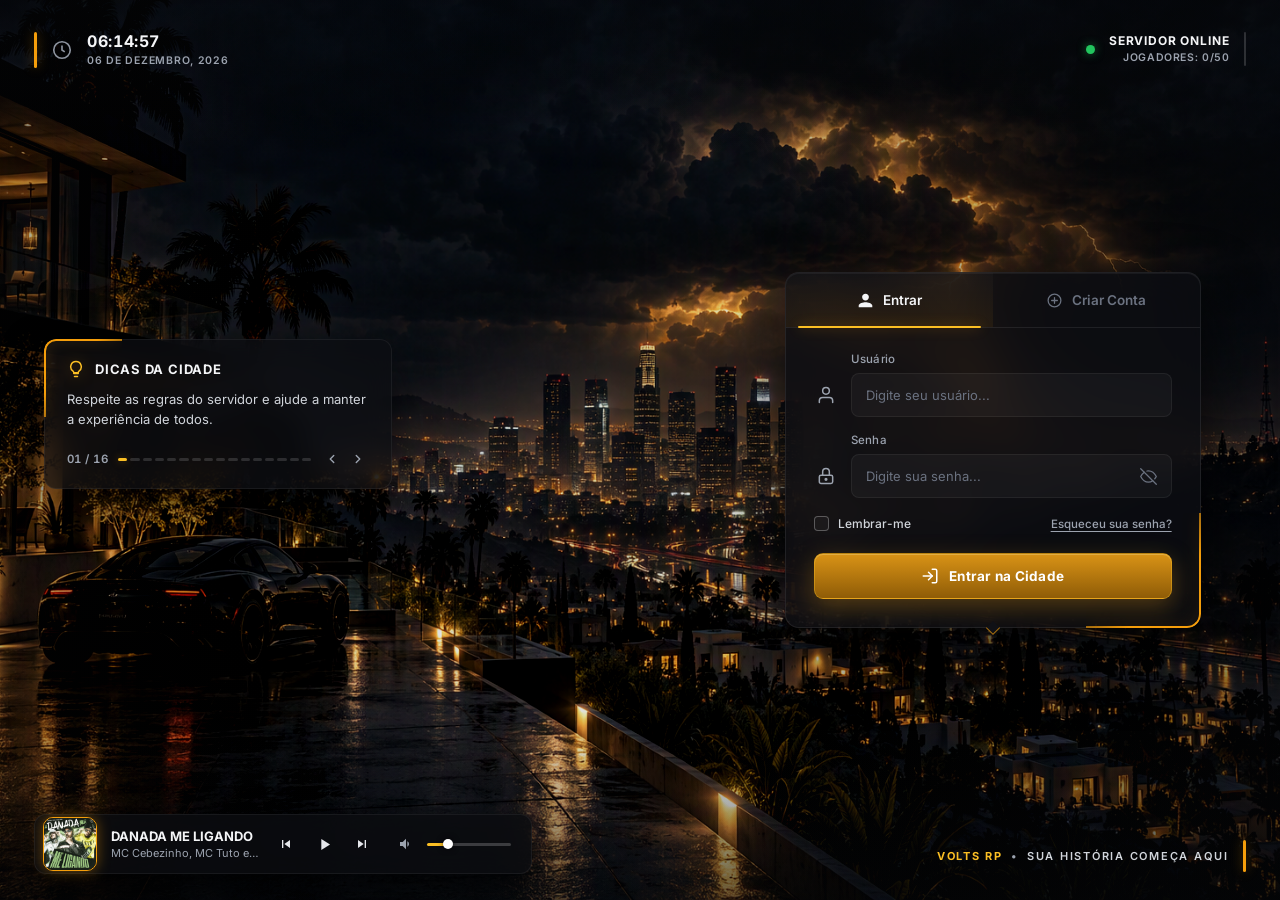
==== login/index.html @ b562cd80 "Update version parameters in HTML links" ====
<!DOCTYPE html>
<html lang="pt-BR">
<head>
    <meta charset="UTF-8">
    <meta name="viewport" content="width=device-width, initial-scale=1.0">
    <title>VOLTS RP — Login</title>

    <link rel="preconnect" href="https://fonts.googleapis.com">
    <link rel="preconnect" href="https://fonts.gstatic.com" crossorigin>
    <link href="https://fonts.googleapis.com/css2?family=Inter:wght@400;500;600;700;800&display=swap" rel="stylesheet">

    <link rel="stylesheet" href="style.css?v=28">
</head>
<body>
    <!-- CAMADA DE FUNDO -->
    <div class="bg-layer" aria-hidden="true">
        <div class="bg-photo"></div>
        <div class="bg-vignette"></div>
    </div>

    <!-- TOPO ESQUERDO: RELÓGIO E DATA -->
    <header class="hud-top-left" aria-label="Horário e data">
        <span class="accent-bar-gold" aria-hidden="true"></span>
        <div class="clock-icon" aria-hidden="true">
            <svg viewBox="0 0 24 24" width="22" height="22" fill="none" stroke="currentColor" stroke-width="1.8">
                <circle cx="12" cy="12" r="9"/>
                <polyline points="12 7 12 12 15 14"/>
            </svg>
        </div>
        <div class="clock-texts">
            <span id="liveClock" class="clock-time">00:00:00</span>
            <span id="liveDate" class="clock-date">CARREGANDO DATA...</span>
        </div>
    </header>

    <!-- TOPO DIREITO: STATUS DO SERVIDOR E JOGADORES -->
    <aside id="serverStatusBox" class="hud-top-right is-online" aria-label="Status do servidor">
        <span id="serverStatusDot" class="status-dot" aria-hidden="true"></span>
        <div class="status-info">
            <span id="serverStatusText" class="status-title">SERVIDOR ONLINE</span>
            <span id="playerCountText" class="status-players">JOGADORES: 0/50</span>
        </div>
        <span class="accent-bar-muted" aria-hidden="true"></span>
    </aside>

    <!-- CENTRO ESQUERDO: DICAS DA CIDADE -->
    <section class="city-tips-card" aria-label="Dicas da cidade">
        <div class="tips-corner-glow" aria-hidden="true"></div>

        <div class="tips-header">
            <span class="tips-icon" aria-hidden="true">
                <svg viewBox="0 0 24 24" width="18" height="18" fill="none" stroke="currentColor" stroke-width="2" stroke-linecap="round" stroke-linejoin="round">
                    <path d="M9 18h6"/>
                    <path d="M10 22h4"/>
                    <path d="M12 2a7 7 0 0 0-4 12.75c.65.45 1 1.15 1 1.95V17h6v-.3c0-.8.35-1.5 1-1.95A7 7 0 0 0 12 2z"/>
                </svg>
            </span>
            <h2 class="tips-title">DICAS DA CIDADE</h2>
        </div>

        <p id="cityTipText" class="tips-body">
            Respeite as regras do servidor e ajude a manter a experiência de todos.
        </p>

        <div class="tips-footer">
            <span id="cityTipCounter" class="tips-counter">01 / 16</span>

            <div id="cityTipSegments" class="tips-segments" role="tablist" aria-label="Selecionar dica">
                <button type="button" class="tip-seg active" data-index="0" aria-label="Dica 1"></button>
                <button type="button" class="tip-seg" data-index="1" aria-label="Dica 2"></button>
                <button type="button" class="tip-seg" data-index="2" aria-label="Dica 3"></button>
                <button type="button" class="tip-seg" data-index="3" aria-label="Dica 4"></button>
                <button type="button" class="tip-seg" data-index="4" aria-label="Dica 5"></button>
                <button type="button" class="tip-seg" data-index="5" aria-label="Dica 6"></button>
                <button type="button" class="tip-seg" data-index="6" aria-label="Dica 7"></button>
                <button type="button" class="tip-seg" data-index="7" aria-label="Dica 8"></button>
                <button type="button" class="tip-seg" data-index="8" aria-label="Dica 9"></button>
                <button type="button" class="tip-seg" data-index="9" aria-label="Dica 10"></button>
                <button type="button" class="tip-seg" data-index="10" aria-label="Dica 11"></button>
                <button type="button" class="tip-seg" data-index="11" aria-label="Dica 12"></button>
                <button type="button" class="tip-seg" data-index="12" aria-label="Dica 13"></button>
                <button type="button" class="tip-seg" data-index="13" aria-label="Dica 14"></button>
                <button type="button" class="tip-seg" data-index="14" aria-label="Dica 15"></button>
                <button type="button" class="tip-seg" data-index="15" aria-label="Dica 16"></button>
            </div>

            <div class="tips-arrows">
                <button id="btnPrevTip" type="button" class="tip-arrow-btn" title="Dica anterior" aria-label="Dica anterior">
                    <svg viewBox="0 0 24 24" width="14" height="14" fill="none" stroke="currentColor" stroke-width="2.4" stroke-linecap="round" stroke-linejoin="round">
                        <polyline points="15 18 9 12 15 6"/>
                    </svg>
                </button>
                <button id="btnNextTip" type="button" class="tip-arrow-btn" title="Próxima dica" aria-label="Próxima dica">
                    <svg viewBox="0 0 24 24" width="14" height="14" fill="none" stroke="currentColor" stroke-width="2.4" stroke-linecap="round" stroke-linejoin="round">
                        <polyline points="9 18 15 12 9 6"/>
                    </svg>
                </button>
            </div>
        </div>
    </section>

    <!-- CENTRO DIREITO: CARD DE AUTENTICAÇÃO -->
    <main class="auth-card" aria-label="Autenticação VOLTS RP">
        <div class="auth-corner-glow" aria-hidden="true"></div>
        <div class="auth-bottom-notch" aria-hidden="true"></div>

        <!-- ABAS -->
        <div class="tabs-bar" role="tablist">
            <button id="tabLogin" type="button" class="tab-btn active" role="tab" aria-selected="true">
                <svg viewBox="0 0 24 24" width="17" height="17" fill="currentColor">
                    <path d="M12 12c2.7 0 4.8-2.1 4.8-4.8S14.7 2.4 12 2.4 7.2 4.5 7.2 7.2 9.3 12 12 12zm0 2.4c-3.2 0-9.6 1.6-9.6 4.8v2.4h19.2v-2.4c0-3.2-6.4-4.8-9.6-4.8z"/>
                </svg>
                <span>Entrar</span>
            </button>

            <button id="tabRegister" type="button" class="tab-btn" role="tab" aria-selected="false">
                <svg viewBox="0 0 24 24" width="17" height="17" fill="none" stroke="currentColor" stroke-width="1.8" stroke-linecap="round" stroke-linejoin="round">
                    <circle cx="12" cy="12" r="9"/>
                    <line x1="12" y1="8" x2="12" y2="16"/>
                    <line x1="8" y1="12" x2="16" y2="12"/>
                </svg>
                <span>Criar Conta</span>
            </button>
        </div>

        <!-- CORPO DO FORMULÁRIO -->
        <div class="auth-body">
            <div id="feedbackBox" class="feedback-box hidden" role="alert"></div>

            <!-- FORMULÁRIO ENTRAR -->
            <form id="formLogin" class="auth-form" autocomplete="off">
                <div class="field-row">
                    <span class="field-side-icon" aria-hidden="true">
                        <svg viewBox="0 0 24 24" width="20" height="20" fill="none" stroke="currentColor" stroke-width="1.8" stroke-linecap="round" stroke-linejoin="round">
                            <path d="M20 21v-2a4 4 0 0 0-4-4H8a4 4 0 0 0-4 4v2"/>
                            <circle cx="12" cy="7" r="4"/>
                        </svg>
                    </span>
                    <div class="field-main">
                        <label for="loginUsername" class="field-label">Usuário</label>
                        <div class="input-box is-readonly">
                            <input id="loginUsername" type="text" placeholder="Digite seu usuário..." readonly>
                        </div>
                    </div>
                </div>

                <div class="field-row">
                    <span class="field-side-icon" aria-hidden="true">
                        <svg viewBox="0 0 24 24" width="20" height="20" fill="none" stroke="currentColor" stroke-width="1.8" stroke-linecap="round" stroke-linejoin="round">
                            <rect x="4" y="11" width="16" height="10" rx="2"/>
                            <path d="M8 11V7a4 4 0 0 1 8 0v4"/>
                            <circle cx="12" cy="16" r="1"/>
                        </svg>
                    </span>
                    <div class="field-main">
                        <label for="loginPassword" class="field-label">Senha</label>
                        <div class="input-box">
                            <input id="loginPassword" type="password" placeholder="Digite sua senha..." maxlength="32" required>
                            <button type="button" class="eye-btn" data-target="loginPassword" aria-pressed="false" title="Mostrar ou ocultar senha" aria-label="Mostrar ou ocultar senha">
                                <svg class="icon-eye-open hidden" viewBox="0 0 24 24" width="17" height="17" fill="none" stroke="currentColor" stroke-width="1.8" stroke-linecap="round" stroke-linejoin="round">
                                    <path d="M1 12s4-8 11-8 11 8 11 8-4 8-11 8-11-8-11-8z"/>
                                    <circle cx="12" cy="12" r="3"/>
                                </svg>
                                <svg class="icon-eye-closed" viewBox="0 0 24 24" width="17" height="17" fill="none" stroke="currentColor" stroke-width="1.8" stroke-linecap="round" stroke-linejoin="round">
                                    <path d="M17.94 17.94A10.07 10.07 0 0 1 12 20c-7 0-11-8-11-8a18.45 18.45 0 0 1 5.06-5.94"/>
                                    <path d="M9.9 4.24A9.12 9.12 0 0 1 12 4c7 0 11 8 11 8a18.5 18.5 0 0 1-2.16 3.19"/>
                                    <line x1="1" y1="1" x2="23" y2="23"/>
                                </svg>
                            </button>
                        </div>
                    </div>
                </div>

                <div class="form-options">
                    <label class="remember-label">
                        <input id="rememberMe" type="checkbox" class="remember-checkbox">
                        <span class="remember-box" aria-hidden="true"></span>
                        <span>Lembrar-me</span>
                    </label>

                    <button id="btnForgotPass" type="button" class="forgot-link">
                        Esqueceu sua senha?
                    </button>
                </div>

                <button id="btnSubmitLogin" type="submit" class="submit-btn">
                    <svg viewBox="0 0 24 24" width="18" height="18" fill="none" stroke="currentColor" stroke-width="2" stroke-linecap="round" stroke-linejoin="round">
                        <path d="M15 3h4a2 2 0 0 1 2 2v14a2 2 0 0 1-2 2h-4"/>
                        <polyline points="10 17 15 12 10 7"/>
                        <line x1="15" y1="12" x2="3" y2="12"/>
                    </svg>
                    <span>Entrar na Cidade</span>
                    <span class="spinner hidden"></span>
                </button>
            </form>

            <!-- FORMULÁRIO CRIAR CONTA -->
            <form id="formRegister" class="auth-form hidden" autocomplete="off">
                <div class="field-row">
                    <span class="field-side-icon" aria-hidden="true">
                        <svg viewBox="0 0 24 24" width="20" height="20" fill="none" stroke="currentColor" stroke-width="1.8" stroke-linecap="round" stroke-linejoin="round">
                            <path d="M20 21v-2a4 4 0 0 0-4-4H8a4 4 0 0 0-4 4v2"/>
                            <circle cx="12" cy="7" r="4"/>
                        </svg>
                    </span>
                    <div class="field-main">
                        <label for="regUsername" class="field-label">Usuário</label>
                        <div class="input-box is-readonly">
                            <input id="regUsername" type="text" placeholder="Digite seu usuário..." readonly>
                        </div>
                    </div>
                </div>

                <div class="field-row">
                    <span class="field-side-icon" aria-hidden="true">
                        <svg viewBox="0 0 24 24" width="20" height="20" fill="none" stroke="currentColor" stroke-width="1.8" stroke-linecap="round" stroke-linejoin="round">
                            <rect x="4" y="11" width="16" height="10" rx="2"/>
                            <path d="M8 11V7a4 4 0 0 1 8 0v4"/>
                            <circle cx="12" cy="16" r="1"/>
                        </svg>
                    </span>
                    <div class="field-main">
                        <label for="regPassword" class="field-label">Senha (6 a 32 caracteres)</label>
                        <div class="input-box">
                            <input id="regPassword" type="password" placeholder="Crie sua senha..." maxlength="32" required>
                            <button type="button" class="eye-btn" data-target="regPassword" aria-pressed="false" title="Mostrar ou ocultar senha" aria-label="Mostrar ou ocultar senha">
                                <svg class="icon-eye-open hidden" viewBox="0 0 24 24" width="17" height="17" fill="none" stroke="currentColor" stroke-width="1.8" stroke-linecap="round" stroke-linejoin="round">
                                    <path d="M1 12s4-8 11-8 11 8 11 8-4 8-11 8-11-8-11-8z"/>
                                    <circle cx="12" cy="12" r="3"/>
                                </svg>
                                <svg class="icon-eye-closed" viewBox="0 0 24 24" width="17" height="17" fill="none" stroke="currentColor" stroke-width="1.8" stroke-linecap="round" stroke-linejoin="round">
                                    <path d="M17.94 17.94A10.07 10.07 0 0 1 12 20c-7 0-11-8-11-8a18.45 18.45 0 0 1 5.06-5.94"/>
                                    <path d="M9.9 4.24A9.12 9.12 0 0 1 12 4c7 0 11 8 11 8a18.5 18.5 0 0 1-2.16 3.19"/>
                                    <line x1="1" y1="1" x2="23" y2="23"/>
                                </svg>
                            </button>
                        </div>
                    </div>
                </div>

                <div class="field-row">
                    <span class="field-side-icon" aria-hidden="true">
                        <svg viewBox="0 0 24 24" width="20" height="20" fill="none" stroke="currentColor" stroke-width="1.8" stroke-linecap="round" stroke-linejoin="round">
                            <path d="M12 22s8-4 8-10V5l-8-3-8 3v7c0 6 8 10 8 10z"/>
                            <polyline points="9 12 11 14 15 10"/>
                        </svg>
                    </span>
                    <div class="field-main">
                        <label for="regPasswordConfirm" class="field-label">Confirmar Senha</label>
                        <div class="input-box">
                            <input id="regPasswordConfirm" type="password" placeholder="Repita sua senha..." maxlength="32" required>
                            <button type="button" class="eye-btn" data-target="regPasswordConfirm" aria-pressed="false" title="Mostrar ou ocultar senha" aria-label="Mostrar ou ocultar senha">
                                <svg class="icon-eye-open hidden" viewBox="0 0 24 24" width="17" height="17" fill="none" stroke="currentColor" stroke-width="1.8" stroke-linecap="round" stroke-linejoin="round">
                                    <path d="M1 12s4-8 11-8 11 8 11 8-4 8-11 8-11-8-11-8z"/>
                                    <circle cx="12" cy="12" r="3"/>
                                </svg>
                                <svg class="icon-eye-closed" viewBox="0 0 24 24" width="17" height="17" fill="none" stroke="currentColor" stroke-width="1.8" stroke-linecap="round" stroke-linejoin="round">
                                    <path d="M17.94 17.94A10.07 10.07 0 0 1 12 20c-7 0-11-8-11-8a18.45 18.45 0 0 1 5.06-5.94"/>
                                    <path d="M9.9 4.24A9.12 9.12 0 0 1 12 4c7 0 11 8 11 8a18.5 18.5 0 0 1-2.16 3.19"/>
                                    <line x1="1" y1="1" x2="23" y2="23"/>
                                </svg>
                            </button>
                        </div>
                    </div>
                </div>

                <button id="btnSubmitRegister" type="submit" class="submit-btn">
                    <svg viewBox="0 0 24 24" width="18" height="18" fill="none" stroke="currentColor" stroke-width="2" stroke-linecap="round" stroke-linejoin="round">
                        <path d="M16 21v-2a4 4 0 0 0-4-4H5a4 4 0 0 0-4 4v2"/>
                        <circle cx="8.5" cy="7" r="4"/>
                        <line x1="20" y1="8" x2="20" y2="14"/>
                        <line x1="23" y1="11" x2="17" y2="11"/>
                    </svg>
                    <span>Criar Conta na Cidade</span>
                    <span class="spinner hidden"></span>
                </button>
            </form>
        </div>
    </main>

    <!-- RODAPÉ ESQUERDO: PLAYER VOLTS RADIO -->
    <section id="playerBox" class="radio-player" aria-label="Volts Radio">
        <div class="radio-cover-wrap">
            <img id="musicCoverImg" src="./capa.png?v=28" alt="Capa Volts Radio" class="radio-cover-img">
        </div>

        <div class="radio-meta">
            <span id="musicTrackTitle" class="radio-title">Volts Radio</span>
            <span id="musicTrackArtist" class="radio-subtitle">A cidade nunca para</span>
        </div>

        <div class="radio-controls">
            <button id="btnPrevTrack" type="button" class="radio-btn" title="Faixa anterior" aria-label="Faixa anterior">
                <svg viewBox="0 0 24 24" width="16" height="16" fill="currentColor">
                    <path d="M6 6h2v12H6zm3.5 6 8.5 6V6z"/>
                </svg>
            </button>

            <button id="btnPlayPause" type="button" class="radio-btn radio-play-btn" title="Tocar ou pausar" aria-label="Tocar ou pausar">
                <svg id="iconPlay" class="hidden" viewBox="0 0 24 24" width="19" height="19" fill="currentColor">
                    <path d="M8 5v14l11-7z"/>
                </svg>
                <svg id="iconPause" viewBox="0 0 24 24" width="19" height="19" fill="currentColor">
                    <path d="M6 19h4V5H6v14zm8-14v14h4V5h-4z"/>
                </svg>
            </button>

            <button id="btnNextTrack" type="button" class="radio-btn" title="Próxima faixa" aria-label="Próxima faixa">
                <svg viewBox="0 0 24 24" width="16" height="16" fill="currentColor">
                    <path d="M6 18l8.5-6L6 6v12zM16 6v12h2V6h-2z"/>
                </svg>
            </button>
        </div>

        <div class="radio-volume">
            <button id="btnMuteToggle" type="button" class="radio-btn volume-icon-btn" title="Silenciar ou ativar som" aria-label="Silenciar ou ativar som">
                <svg id="iconVolOn" viewBox="0 0 24 24" width="16" height="16" fill="currentColor">
                    <path d="M3 9v6h4l5 5V4L7 9H3zm13.5 3A4.5 4.5 0 0 0 14 7.97v8.05c1.48-.73 2.5-2.25 2.5-4.02z"/>
                </svg>
                <svg id="iconVolOff" class="hidden" viewBox="0 0 24 24" width="16" height="16" fill="currentColor">
                    <path d="M16.5 12c0-1.77-1.02-3.29-2.5-4.03v2.21l2.45 2.45c.03-.2.05-.41.05-.63zm2.5 0c0 .94-.2 1.82-.54 2.64l1.51 1.51A8.796 8.796 0 0 0 21 12c0-4.28-2.99-7.86-7-8.77v2.06c2.89.86 5 3.54 5 6.71zM4.27 3L3 4.27 7.73 9H3v6h4l5 5v-6.73l4.25 4.25c-.67.52-1.42.93-2.25 1.18v2.06a8.99 8.99 0 0 0 3.69-1.81L19.73 21 21 19.73l-9-9L4.27 3zM12 4L9.91 6.09 12 8.18V4z"/>
                </svg>
            </button>

            <input id="volumeSlider" type="range" class="volume-slider" min="0" max="100" value="22" aria-label="Controle de volume">
        </div>
    </section>

    <!-- RODAPÉ DIREITO: ASSINATURA -->
    <footer class="hud-bottom-right" aria-label="VOLTS RP">
        <p class="footer-tagline">
            <span class="brand-accent">VOLTS RP</span>
            <span class="brand-sep">•</span>
            <span class="brand-sub">SUA HISTÓRIA COMEÇA AQUI</span>
        </p>
        <span class="accent-bar-gold" aria-hidden="true"></span>
    </footer>

    <audio id="bgMusic" preload="auto"></audio>

    <script src="app.js?v=28"></script>
</body>
</html>
---- login/style.css ----
:root {
    --bg-image: url('./fundo.png?v=28');
    --gold: #f59e0b;
    --gold-bright: #fbbf24;
    --gold-deep: #92400e;
    --gold-glow: rgba(245, 158, 11, 0.42);
    --online-green: #22c55e;
    --online-green-glow: rgba(34, 197, 94, 0.55);
    --offline-red: #ef4444;
    --offline-red-glow: rgba(239, 68, 68, 0.55);
    --glass-bg: rgba(13, 14, 18, 0.84);
    --glass-soft: rgba(13, 14, 18, 0.72);
    --border-subtle: rgba(255, 255, 255, 0.08);
    --text-primary: #f4f5f7;
    --text-secondary: #9ca3af;
    --text-muted: #6b7280;
}

*,
*::before,
*::after {
    box-sizing: border-box;
    margin: 0;
    padding: 0;
}

html,
body {
    width: 100%;
    height: 100%;
    overflow: hidden;
    font-family: 'Inter', -apple-system, BlinkMacSystemFont, sans-serif;
    background-color: #050608;
    color: var(--text-primary);
    user-select: none;
    -webkit-font-smoothing: antialiased;
}

.hidden {
    display: none !important;
}

/* =========================================================
   CAMADA DE FUNDO (NITIDEZ E CONTRASTE SEM LAVAR A IMAGEM)
   ========================================================= */

.bg-layer {
    position: fixed;
    inset: 0;
    z-index: 0;
    pointer-events: none;
    background-color: #050608;
}

.bg-photo {
    position: absolute;
    inset: 0;
    background-color: #050608;
    background-image: var(--bg-image);
    background-size: cover;
    background-position: center center;
    background-repeat: no-repeat;
    opacity: 1;
    filter: brightness(0.86) contrast(1.08) saturate(1.06);
}

.bg-vignette {
    position: absolute;
    inset: 0;
    background:
        radial-gradient(circle at 42% 52%, transparent 38%, rgba(5, 6, 8, 0.52) 100%),
        linear-gradient(180deg, rgba(5, 6, 8, 0.42) 0%, transparent 18%, transparent 82%, rgba(5, 6, 8, 0.48) 100%);
}

/* =========================================================
   TOPO ESQUERDO: RELÓGIO E DATA
   ========================================================= */

.hud-top-left {
    position: fixed;
    top: 32px;
    left: 34px;
    z-index: 10;
    display: flex;
    align-items: center;
    gap: 14px;
}

.accent-bar-gold {
    width: 3px;
    height: 36px;
    border-radius: 2px;
    background: var(--gold);
    box-shadow: 0 0 12px var(--gold-glow);
    flex-shrink: 0;
}

.accent-bar-muted {
    width: 2.5px;
    height: 34px;
    border-radius: 2px;
    background: rgba(255, 255, 255, 0.16);
    flex-shrink: 0;
}

.clock-icon {
    color: var(--text-secondary);
    display: flex;
    align-items: center;
    justify-content: center;
    opacity: 0.9;
}

.clock-texts {
    display: flex;
    flex-direction: column;
    gap: 3px;
}

.clock-time {
    font-size: 16px;
    font-weight: 700;
    letter-spacing: 0.04em;
    color: var(--text-primary);
    font-variant-numeric: tabular-nums;
    line-height: 1.1;
}

.clock-date {
    font-size: 10.5px;
    font-weight: 600;
    letter-spacing: 0.07em;
    color: var(--text-secondary);
    text-transform: uppercase;
}

/* =========================================================
   TOPO DIREITO: STATUS DO SERVIDOR
   ========================================================= */

.hud-top-right {
    position: fixed;
    top: 32px;
    right: 34px;
    z-index: 10;
    display: flex;
    align-items: center;
    gap: 14px;
}

.status-dot {
    width: 9px;
    height: 9px;
    border-radius: 50%;
    flex-shrink: 0;
    transition: background-color 0.25s ease, box-shadow 0.25s ease;
}

.hud-top-right.is-online .status-dot {
    background-color: var(--online-green);
    box-shadow: 0 0 10px var(--online-green-glow);
}

.hud-top-right.is-offline .status-dot {
    background-color: var(--offline-red);
    box-shadow: 0 0 10px var(--offline-red-glow);
}

.status-info {
    display: flex;
    flex-direction: column;
    align-items: flex-end;
    gap: 3px;
}

.status-title {
    font-size: 12px;
    font-weight: 700;
    letter-spacing: 0.07em;
    color: var(--text-primary);
    text-transform: uppercase;
    line-height: 1.1;
}

.status-players {
    font-size: 10.5px;
    font-weight: 600;
    letter-spacing: 0.06em;
    color: var(--text-secondary);
    font-variant-numeric: tabular-nums;
}

/* =========================================================
   CENTRO ESQUERDO: DICAS DA CIDADE
   ========================================================= */

.city-tips-card {
    position: fixed;
    left: 44px;
    top: 46%;
    transform: translateY(-50%);
    z-index: 10;
    width: 348px;
    padding: 20px 22px 18px;
    border-radius: 12px;
    background: var(--glass-soft);
    backdrop-filter: blur(14px);
    -webkit-backdrop-filter: blur(14px);
    border: 1px solid rgba(255, 255, 255, 0.06);
    box-shadow: 0 18px 42px rgba(0, 0, 0, 0.55);
}

.tips-corner-glow {
    position: absolute;
    top: -1px;
    left: -1px;
    width: 78px;
    height: 78px;
    border-top-left-radius: 12px;
    border-top: 2px solid var(--gold);
    border-left: 2px solid var(--gold);
    pointer-events: none;
    mask-image: linear-gradient(135deg, #000 35%, transparent 88%);
    -webkit-mask-image: linear-gradient(135deg, #000 35%, transparent 88%);
    filter: drop-shadow(0 0 6px var(--gold-glow));
}

.tips-header {
    display: flex;
    align-items: center;
    gap: 10px;
    margin-bottom: 12px;
}

.tips-icon {
    color: var(--gold-bright);
    display: flex;
    align-items: center;
    justify-content: center;
    filter: drop-shadow(0 0 8px var(--gold-glow));
}

.tips-title {
    font-size: 13px;
    font-weight: 700;
    letter-spacing: 0.06em;
    color: var(--text-primary);
    text-transform: uppercase;
}

.tips-body {
    font-size: 13px;
    font-weight: 400;
    line-height: 1.52;
    color: #d1d5db;
    min-height: 42px;
    margin-bottom: 16px;
}

.tips-footer {
    display: flex;
    align-items: center;
    justify-content: space-between;
    gap: 10px;
}

.tips-counter {
    font-size: 11.5px;
    font-weight: 600;
    letter-spacing: 0.04em;
    color: var(--text-secondary);
    font-variant-numeric: tabular-nums;
    white-space: nowrap;
}

.tips-segments {
    display: flex;
    align-items: center;
    gap: 3px;
    flex: 1;
}

.tip-seg {
    flex: 1;
    height: 3px;
    border: none;
    border-radius: 2px;
    background: rgba(255, 255, 255, 0.14);
    cursor: pointer;
    padding: 0;
    transition: background-color 0.25s ease, box-shadow 0.25s ease;
}

.tip-seg:hover {
    background: rgba(255, 255, 255, 0.34);
}

.tip-seg.active {
    background: var(--gold-bright);
    box-shadow: 0 0 8px var(--gold-glow);
}

.tips-arrows {
    display: flex;
    align-items: center;
    gap: 4px;
}

.tip-arrow-btn {
    width: 22px;
    height: 22px;
    border: none;
    border-radius: 5px;
    background: transparent;
    color: var(--text-secondary);
    display: flex;
    align-items: center;
    justify-content: center;
    cursor: pointer;
    transition: color 0.2s ease, background-color 0.2s ease;
}

.tip-arrow-btn:hover {
    color: var(--text-primary);
    background: rgba(255, 255, 255, 0.08);
}

/* =========================================================
   CENTRO DIREITO: CARD DE AUTENTICAÇÃO
   ========================================================= */

.auth-card {
    position: fixed;
    right: clamp(32px, 6.2vw, 118px);
    top: 50%;
    transform: translateY(-50%);
    z-index: 10;
    width: 416px;
    border-radius: 14px;
    background: var(--glass-bg);
    backdrop-filter: blur(18px);
    -webkit-backdrop-filter: blur(18px);
    border: 1px solid var(--border-subtle);
    box-shadow:
        0 26px 64px rgba(0, 0, 0, 0.72),
        inset 0 1px 0 rgba(255, 255, 255, 0.05);
}

.auth-corner-glow {
    position: absolute;
    right: -1px;
    bottom: -1px;
    width: 115px;
    height: 115px;
    border-bottom-right-radius: 14px;
    border-right: 2px solid var(--gold);
    border-bottom: 2px solid var(--gold);
    pointer-events: none;
    mask-image: linear-gradient(315deg, #000 32%, transparent 82%);
    -webkit-mask-image: linear-gradient(315deg, #000 32%, transparent 82%);
    filter: drop-shadow(0 0 8px var(--gold-glow));
}

.auth-bottom-notch {
    position: absolute;
    left: 50%;
    bottom: -6px;
    transform: translateX(-50%) rotate(45deg);
    width: 10px;
    height: 10px;
    background: #101116;
    border-right: 1px solid rgba(245, 158, 11, 0.65);
    border-bottom: 1px solid rgba(245, 158, 11, 0.65);
    pointer-events: none;
}

.tabs-bar {
    display: grid;
    grid-template-columns: 1fr 1fr;
    border-bottom: 1px solid var(--border-subtle);
}

.tab-btn {
    position: relative;
    height: 54px;
    border: none;
    background: transparent;
    color: var(--text-muted);
    font-family: inherit;
    font-size: 13.5px;
    font-weight: 600;
    display: flex;
    align-items: center;
    justify-content: center;
    gap: 9px;
    cursor: pointer;
    transition: color 0.2s ease, background-color 0.2s ease;
}

.tab-btn:first-child {
    border-top-left-radius: 14px;
}

.tab-btn:last-child {
    border-top-right-radius: 14px;
}

.tab-btn:hover {
    color: #d1d5db;
}

.tab-btn.active {
    color: var(--text-primary);
    background: linear-gradient(180deg, rgba(255, 255, 255, 0.02) 0%, rgba(245, 158, 11, 0.07) 100%);
}

.tab-btn.active::after {
    content: '';
    position: absolute;
    left: 12px;
    right: 12px;
    bottom: -1px;
    height: 2px;
    border-radius: 2px;
    background: var(--gold-bright);
    box-shadow: 0 0 12px var(--gold-glow);
}

.auth-body {
    padding: 24px 28px 28px;
}

.feedback-box {
    margin-bottom: 16px;
    padding: 10px 13px;
    border-radius: 8px;
    font-size: 12px;
    font-weight: 500;
    line-height: 1.4;
    border: 1px solid transparent;
}

.feedback-box.error {
    background: rgba(239, 68, 68, 0.14);
    border-color: rgba(239, 68, 68, 0.45);
    color: #fca5a5;
}

.feedback-box.warning {
    background: rgba(245, 158, 11, 0.14);
    border-color: rgba(245, 158, 11, 0.45);
    color: #fde68a;
}

.feedback-box.success {
    background: rgba(34, 197, 94, 0.14);
    border-color: rgba(34, 197, 94, 0.42);
    color: #86efac;
}

.auth-form {
    display: flex;
    flex-direction: column;
    gap: 16px;
}

.field-row {
    display: flex;
    align-items: flex-end;
    gap: 13px;
}

.field-side-icon {
    width: 24px;
    height: 44px;
    display: flex;
    align-items: center;
    justify-content: center;
    color: var(--text-secondary);
    flex-shrink: 0;
}

.field-main {
    flex: 1;
    display: flex;
    flex-direction: column;
    gap: 7px;
}

.field-label {
    font-size: 11.5px;
    font-weight: 500;
    color: var(--text-secondary);
    letter-spacing: 0.02em;
}

.input-box {
    position: relative;
    height: 44px;
    border-radius: 8px;
    background: rgba(255, 255, 255, 0.035);
    border: 1px solid rgba(255, 255, 255, 0.06);
    display: flex;
    align-items: center;
    transition: border-color 0.2s ease, background-color 0.2s ease, box-shadow 0.2s ease;
}

.input-box:focus-within:not(.is-readonly) {
    border-color: rgba(245, 158, 11, 0.65);
    background: rgba(255, 255, 255, 0.055);
    box-shadow: 0 0 0 3px rgba(245, 158, 11, 0.14);
}

.input-box input {
    width: 100%;
    height: 100%;
    padding: 0 38px 0 14px;
    border: none;
    outline: none;
    background: transparent;
    color: var(--text-primary);
    font-family: inherit;
    font-size: 13px;
    font-weight: 500;
}

.input-box.is-readonly input {
    color: #d1d5db;
    cursor: default;
}

.input-box input::placeholder {
    color: var(--text-muted);
    font-weight: 400;
}

.eye-btn {
    position: absolute;
    right: 8px;
    width: 28px;
    height: 28px;
    border: none;
    border-radius: 6px;
    background: transparent;
    color: var(--text-muted);
    display: flex;
    align-items: center;
    justify-content: center;
    cursor: pointer;
    transition: color 0.2s ease;
}

.eye-btn:hover {
    color: var(--text-primary);
}

.form-options {
    display: flex;
    align-items: center;
    justify-content: space-between;
    margin-top: 2px;
}

.remember-label {
    display: inline-flex;
    align-items: center;
    gap: 9px;
    font-size: 12px;
    font-weight: 500;
    color: #d1d5db;
    cursor: pointer;
}

.remember-checkbox {
    position: absolute;
    opacity: 0;
    pointer-events: none;
}

.remember-box {
    width: 15px;
    height: 15px;
    border-radius: 4px;
    border: 1.5px solid rgba(255, 255, 255, 0.28);
    background: rgba(255, 255, 255, 0.03);
    display: inline-flex;
    align-items: center;
    justify-content: center;
    transition: all 0.18s ease;
}

.remember-checkbox:checked + .remember-box {
    background: #d97706;
    border-color: var(--gold-bright);
    box-shadow: 0 0 8px var(--gold-glow);
}

.remember-checkbox:checked + .remember-box::after {
    content: '';
    width: 4px;
    height: 8px;
    border: solid #fff;
    border-width: 0 2px 2px 0;
    transform: rotate(45deg) translate(-0.5px, -0.5px);
}

.forgot-link {
    border: none;
    background: transparent;
    padding: 0;
    font-family: inherit;
    font-size: 11.5px;
    font-weight: 500;
    color: var(--text-secondary);
    text-decoration: underline;
    text-underline-offset: 3px;
    cursor: pointer;
    transition: color 0.2s ease;
}

.forgot-link:hover {
    color: var(--gold-bright);
}

.submit-btn {
    margin-top: 6px;
    height: 46px;
    width: 100%;
    border: 1px solid rgba(251, 191, 36, 0.38);
    border-radius: 9px;
    background: linear-gradient(180deg, #d99316 0%, #8f5c07 100%);
    box-shadow:
        0 8px 24px rgba(217, 147, 22, 0.34),
        inset 0 1px 0 rgba(255, 243, 176, 0.28);
    color: #ffffff;
    font-family: inherit;
    font-size: 13.5px;
    font-weight: 700;
    letter-spacing: 0.02em;
    display: flex;
    align-items: center;
    justify-content: center;
    gap: 10px;
    cursor: pointer;
    transition: transform 0.15s ease, filter 0.2s ease, box-shadow 0.2s ease;
}

.submit-btn:hover:not(:disabled) {
    filter: brightness(1.08);
    box-shadow:
        0 10px 28px rgba(245, 158, 11, 0.48),
        inset 0 1px 0 rgba(255, 243, 176, 0.36);
}

.submit-btn:active:not(:disabled) {
    transform: translateY(1px);
}

.submit-btn:disabled {
    opacity: 0.65;
    cursor: not-allowed;
}

.spinner {
    width: 15px;
    height: 15px;
    border: 2px solid rgba(255, 255, 255, 0.3);
    border-top-color: #ffffff;
    border-radius: 50%;
    animation: spin 0.75s linear infinite;
}

@keyframes spin {
    to {
        transform: rotate(360deg);
    }
}

/* =========================================================
   RODAPÉ ESQUERDO: PLAYER VOLTS RADIO
   ========================================================= */

.radio-player {
    position: fixed;
    left: 34px;
    bottom: 26px;
    z-index: 10;
    height: 60px;
    padding: 0 20px 0 8px;
    border-radius: 12px;
    background: rgba(12, 13, 17, 0.82);
    backdrop-filter: blur(14px);
    -webkit-backdrop-filter: blur(14px);
    border: 1px solid rgba(255, 255, 255, 0.06);
    box-shadow: 0 16px 36px rgba(0, 0, 0, 0.58);
    display: flex;
    align-items: center;
    gap: 14px;
}

.radio-cover-wrap {
    width: 54px;
    height: 54px;
    border-radius: 10px;
    border: 1.5px solid var(--gold);
    box-shadow: 0 0 14px var(--gold-glow);
    overflow: hidden;
    flex-shrink: 0;
    background: #14151a;
}

.radio-cover-img {
    width: 100%;
    height: 100%;
    object-fit: cover;
    display: block;
}

.radio-meta {
    width: 148px;
    display: flex;
    flex-direction: column;
    gap: 2px;
    overflow: hidden;
}

.radio-title {
    font-size: 13px;
    font-weight: 700;
    color: var(--text-primary);
    white-space: nowrap;
    overflow: hidden;
    text-overflow: ellipsis;
}

.radio-subtitle {
    font-size: 11px;
    font-weight: 400;
    color: var(--text-secondary);
    white-space: nowrap;
    overflow: hidden;
    text-overflow: ellipsis;
}

.radio-controls {
    display: flex;
    align-items: center;
    gap: 12px;
}

.radio-btn {
    border: none;
    background: transparent;
    color: #e5e7eb;
    width: 26px;
    height: 26px;
    border-radius: 6px;
    display: flex;
    align-items: center;
    justify-content: center;
    cursor: pointer;
    transition: color 0.2s ease, transform 0.15s ease;
}

.radio-btn:hover {
    color: #ffffff;
    transform: scale(1.08);
}

.radio-volume {
    display: flex;
    align-items: center;
    gap: 8px;
    margin-left: 4px;
}

.volume-icon-btn {
    color: var(--text-secondary);
}

.volume-slider {
    -webkit-appearance: none;
    appearance: none;
    width: 84px;
    height: 3px;
    border-radius: 999px;
    background: linear-gradient(
        90deg,
        var(--gold-bright) 0%,
        var(--gold-bright) var(--vol-pct, 22%),
        rgba(255, 255, 255, 0.2) var(--vol-pct, 22%),
        rgba(255, 255, 255, 0.2) 100%
    );
    outline: none;
    cursor: pointer;
}

.volume-slider::-webkit-slider-thumb {
    -webkit-appearance: none;
    appearance: none;
    width: 10px;
    height: 10px;
    border-radius: 50%;
    background: #ffffff;
    box-shadow: 0 0 6px rgba(0, 0, 0, 0.65);
    cursor: pointer;
}

.volume-slider::-moz-range-thumb {
    width: 10px;
    height: 10px;
    border: none;
    border-radius: 50%;
    background: #ffffff;
    box-shadow: 0 0 6px rgba(0, 0, 0, 0.65);
    cursor: pointer;
}

/* =========================================================
   RODAPÉ DIREITO: ASSINATURA VOLTS RP
   ========================================================= */

.hud-bottom-right {
    position: fixed;
    right: 34px;
    bottom: 28px;
    z-index: 10;
    display: flex;
    align-items: center;
    gap: 14px;
}

.hud-bottom-right .accent-bar-gold {
    height: 32px;
}

.footer-tagline {
    font-size: 11px;
    font-weight: 600;
    letter-spacing: 0.16em;
    text-transform: uppercase;
    display: flex;
    align-items: center;
    gap: 8px;
}

.brand-accent {
    color: var(--gold-bright);
    font-weight: 700;
}

.brand-sep {
    color: var(--text-secondary);
}

.brand-sub {
    color: #d1d5db;
}

/* =========================================================
   RESPONSIVIDADE PARA RESOLUÇÕES MENORES
   ========================================================= */

@media (max-width: 1100px) {
    .city-tips-card {
        left: 24px;
        width: 292px;
        padding: 16px 18px;
    }

    .auth-card {
        right: 24px;
        width: 380px;
    }

    .radio-meta {
        width: 115px;
    }
}

@media (max-width: 820px) {
    .city-tips-card {
        display: none;
    }

    .auth-card {
        right: 50%;
        transform: translate(50%, -50%);
        width: min(410px, calc(100% - 32px));
    }

    .hud-bottom-right {
        display: none;
    }
}
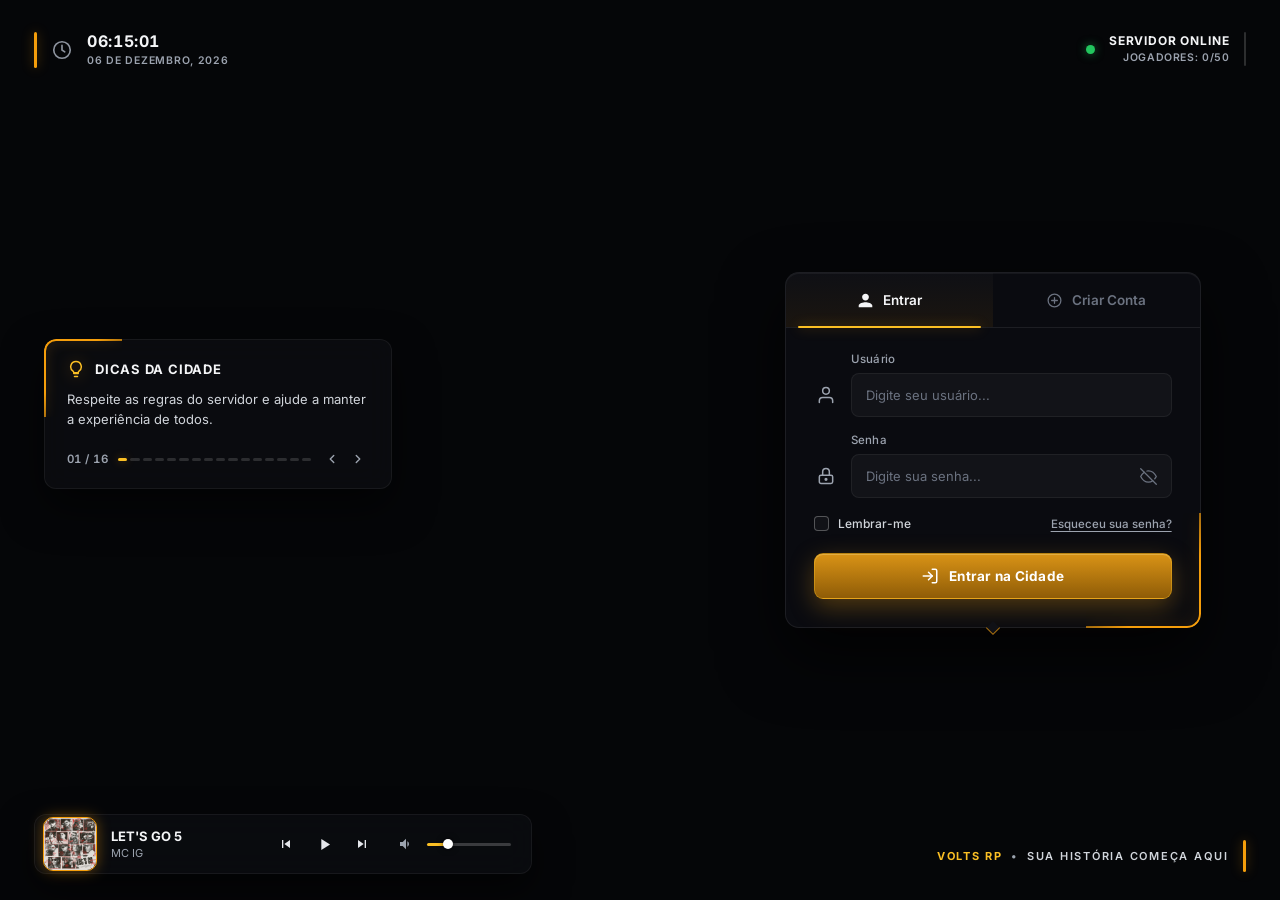
==== commit 085219a1: "Add files via upload" ====
--- a/login/index.html
+++ b/login/index.html
@@ -1,343 +1,345 @@
-<!DOCTYPE html>
-<html lang="pt-BR">
-<head>
-    <meta charset="UTF-8">
-    <meta name="viewport" content="width=device-width, initial-scale=1.0">
-    <title>VOLTS RP — Login</title>
-
-    <link rel="preconnect" href="https://fonts.googleapis.com">
-    <link rel="preconnect" href="https://fonts.gstatic.com" crossorigin>
-    <link href="https://fonts.googleapis.com/css2?family=Inter:wght@400;500;600;700;800&display=swap" rel="stylesheet">
-
-    <link rel="stylesheet" href="style.css?v=28">
-</head>
-<body>
-    <!-- CAMADA DE FUNDO -->
-    <div class="bg-layer" aria-hidden="true">
-        <div class="bg-photo"></div>
-        <div class="bg-vignette"></div>
-    </div>
-
-    <!-- TOPO ESQUERDO: RELÓGIO E DATA -->
-    <header class="hud-top-left" aria-label="Horário e data">
-        <span class="accent-bar-gold" aria-hidden="true"></span>
-        <div class="clock-icon" aria-hidden="true">
-            <svg viewBox="0 0 24 24" width="22" height="22" fill="none" stroke="currentColor" stroke-width="1.8">
-                <circle cx="12" cy="12" r="9"/>
-                <polyline points="12 7 12 12 15 14"/>
-            </svg>
-        </div>
-        <div class="clock-texts">
-            <span id="liveClock" class="clock-time">00:00:00</span>
-            <span id="liveDate" class="clock-date">CARREGANDO DATA...</span>
-        </div>
-    </header>
-
-    <!-- TOPO DIREITO: STATUS DO SERVIDOR E JOGADORES -->
-    <aside id="serverStatusBox" class="hud-top-right is-online" aria-label="Status do servidor">
-        <span id="serverStatusDot" class="status-dot" aria-hidden="true"></span>
-        <div class="status-info">
-            <span id="serverStatusText" class="status-title">SERVIDOR ONLINE</span>
-            <span id="playerCountText" class="status-players">JOGADORES: 0/50</span>
-        </div>
-        <span class="accent-bar-muted" aria-hidden="true"></span>
-    </aside>
-
-    <!-- CENTRO ESQUERDO: DICAS DA CIDADE -->
-    <section class="city-tips-card" aria-label="Dicas da cidade">
-        <div class="tips-corner-glow" aria-hidden="true"></div>
-
-        <div class="tips-header">
-            <span class="tips-icon" aria-hidden="true">
-                <svg viewBox="0 0 24 24" width="18" height="18" fill="none" stroke="currentColor" stroke-width="2" stroke-linecap="round" stroke-linejoin="round">
-                    <path d="M9 18h6"/>
-                    <path d="M10 22h4"/>
-                    <path d="M12 2a7 7 0 0 0-4 12.75c.65.45 1 1.15 1 1.95V17h6v-.3c0-.8.35-1.5 1-1.95A7 7 0 0 0 12 2z"/>
-                </svg>
-            </span>
-            <h2 class="tips-title">DICAS DA CIDADE</h2>
-        </div>
-
-        <p id="cityTipText" class="tips-body">
-            Respeite as regras do servidor e ajude a manter a experiência de todos.
-        </p>
-
-        <div class="tips-footer">
-            <span id="cityTipCounter" class="tips-counter">01 / 16</span>
-
-            <div id="cityTipSegments" class="tips-segments" role="tablist" aria-label="Selecionar dica">
-                <button type="button" class="tip-seg active" data-index="0" aria-label="Dica 1"></button>
-                <button type="button" class="tip-seg" data-index="1" aria-label="Dica 2"></button>
-                <button type="button" class="tip-seg" data-index="2" aria-label="Dica 3"></button>
-                <button type="button" class="tip-seg" data-index="3" aria-label="Dica 4"></button>
-                <button type="button" class="tip-seg" data-index="4" aria-label="Dica 5"></button>
-                <button type="button" class="tip-seg" data-index="5" aria-label="Dica 6"></button>
-                <button type="button" class="tip-seg" data-index="6" aria-label="Dica 7"></button>
-                <button type="button" class="tip-seg" data-index="7" aria-label="Dica 8"></button>
-                <button type="button" class="tip-seg" data-index="8" aria-label="Dica 9"></button>
-                <button type="button" class="tip-seg" data-index="9" aria-label="Dica 10"></button>
-                <button type="button" class="tip-seg" data-index="10" aria-label="Dica 11"></button>
-                <button type="button" class="tip-seg" data-index="11" aria-label="Dica 12"></button>
-                <button type="button" class="tip-seg" data-index="12" aria-label="Dica 13"></button>
-                <button type="button" class="tip-seg" data-index="13" aria-label="Dica 14"></button>
-                <button type="button" class="tip-seg" data-index="14" aria-label="Dica 15"></button>
-                <button type="button" class="tip-seg" data-index="15" aria-label="Dica 16"></button>
-            </div>
-
-            <div class="tips-arrows">
-                <button id="btnPrevTip" type="button" class="tip-arrow-btn" title="Dica anterior" aria-label="Dica anterior">
-                    <svg viewBox="0 0 24 24" width="14" height="14" fill="none" stroke="currentColor" stroke-width="2.4" stroke-linecap="round" stroke-linejoin="round">
-                        <polyline points="15 18 9 12 15 6"/>
-                    </svg>
-                </button>
-                <button id="btnNextTip" type="button" class="tip-arrow-btn" title="Próxima dica" aria-label="Próxima dica">
-                    <svg viewBox="0 0 24 24" width="14" height="14" fill="none" stroke="currentColor" stroke-width="2.4" stroke-linecap="round" stroke-linejoin="round">
-                        <polyline points="9 18 15 12 9 6"/>
-                    </svg>
-                </button>
-            </div>
-        </div>
-    </section>
-
-    <!-- CENTRO DIREITO: CARD DE AUTENTICAÇÃO -->
-    <main class="auth-card" aria-label="Autenticação VOLTS RP">
-        <div class="auth-corner-glow" aria-hidden="true"></div>
-        <div class="auth-bottom-notch" aria-hidden="true"></div>
-
-        <!-- ABAS -->
-        <div class="tabs-bar" role="tablist">
-            <button id="tabLogin" type="button" class="tab-btn active" role="tab" aria-selected="true">
-                <svg viewBox="0 0 24 24" width="17" height="17" fill="currentColor">
-                    <path d="M12 12c2.7 0 4.8-2.1 4.8-4.8S14.7 2.4 12 2.4 7.2 4.5 7.2 7.2 9.3 12 12 12zm0 2.4c-3.2 0-9.6 1.6-9.6 4.8v2.4h19.2v-2.4c0-3.2-6.4-4.8-9.6-4.8z"/>
-                </svg>
-                <span>Entrar</span>
-            </button>
-
-            <button id="tabRegister" type="button" class="tab-btn" role="tab" aria-selected="false">
-                <svg viewBox="0 0 24 24" width="17" height="17" fill="none" stroke="currentColor" stroke-width="1.8" stroke-linecap="round" stroke-linejoin="round">
-                    <circle cx="12" cy="12" r="9"/>
-                    <line x1="12" y1="8" x2="12" y2="16"/>
-                    <line x1="8" y1="12" x2="16" y2="12"/>
-                </svg>
-                <span>Criar Conta</span>
-            </button>
-        </div>
-
-        <!-- CORPO DO FORMULÁRIO -->
-        <div class="auth-body">
-            <div id="feedbackBox" class="feedback-box hidden" role="alert"></div>
-
-            <!-- FORMULÁRIO ENTRAR -->
-            <form id="formLogin" class="auth-form" autocomplete="off">
-                <div class="field-row">
-                    <span class="field-side-icon" aria-hidden="true">
-                        <svg viewBox="0 0 24 24" width="20" height="20" fill="none" stroke="currentColor" stroke-width="1.8" stroke-linecap="round" stroke-linejoin="round">
-                            <path d="M20 21v-2a4 4 0 0 0-4-4H8a4 4 0 0 0-4 4v2"/>
-                            <circle cx="12" cy="7" r="4"/>
-                        </svg>
-                    </span>
-                    <div class="field-main">
-                        <label for="loginUsername" class="field-label">Usuário</label>
-                        <div class="input-box is-readonly">
-                            <input id="loginUsername" type="text" placeholder="Digite seu usuário..." readonly>
-                        </div>
-                    </div>
-                </div>
-
-                <div class="field-row">
-                    <span class="field-side-icon" aria-hidden="true">
-                        <svg viewBox="0 0 24 24" width="20" height="20" fill="none" stroke="currentColor" stroke-width="1.8" stroke-linecap="round" stroke-linejoin="round">
-                            <rect x="4" y="11" width="16" height="10" rx="2"/>
-                            <path d="M8 11V7a4 4 0 0 1 8 0v4"/>
-                            <circle cx="12" cy="16" r="1"/>
-                        </svg>
-                    </span>
-                    <div class="field-main">
-                        <label for="loginPassword" class="field-label">Senha</label>
-                        <div class="input-box">
-                            <input id="loginPassword" type="password" placeholder="Digite sua senha..." maxlength="32" required>
-                            <button type="button" class="eye-btn" data-target="loginPassword" aria-pressed="false" title="Mostrar ou ocultar senha" aria-label="Mostrar ou ocultar senha">
-                                <svg class="icon-eye-open hidden" viewBox="0 0 24 24" width="17" height="17" fill="none" stroke="currentColor" stroke-width="1.8" stroke-linecap="round" stroke-linejoin="round">
-                                    <path d="M1 12s4-8 11-8 11 8 11 8-4 8-11 8-11-8-11-8z"/>
-                                    <circle cx="12" cy="12" r="3"/>
-                                </svg>
-                                <svg class="icon-eye-closed" viewBox="0 0 24 24" width="17" height="17" fill="none" stroke="currentColor" stroke-width="1.8" stroke-linecap="round" stroke-linejoin="round">
-                                    <path d="M17.94 17.94A10.07 10.07 0 0 1 12 20c-7 0-11-8-11-8a18.45 18.45 0 0 1 5.06-5.94"/>
-                                    <path d="M9.9 4.24A9.12 9.12 0 0 1 12 4c7 0 11 8 11 8a18.5 18.5 0 0 1-2.16 3.19"/>
-                                    <line x1="1" y1="1" x2="23" y2="23"/>
-                                </svg>
-                            </button>
-                        </div>
-                    </div>
-                </div>
-
-                <div class="form-options">
-                    <label class="remember-label">
-                        <input id="rememberMe" type="checkbox" class="remember-checkbox">
-                        <span class="remember-box" aria-hidden="true"></span>
-                        <span>Lembrar-me</span>
-                    </label>
-
-                    <button id="btnForgotPass" type="button" class="forgot-link">
-                        Esqueceu sua senha?
-                    </button>
-                </div>
-
-                <button id="btnSubmitLogin" type="submit" class="submit-btn">
-                    <svg viewBox="0 0 24 24" width="18" height="18" fill="none" stroke="currentColor" stroke-width="2" stroke-linecap="round" stroke-linejoin="round">
-                        <path d="M15 3h4a2 2 0 0 1 2 2v14a2 2 0 0 1-2 2h-4"/>
-                        <polyline points="10 17 15 12 10 7"/>
-                        <line x1="15" y1="12" x2="3" y2="12"/>
-                    </svg>
-                    <span>Entrar na Cidade</span>
-                    <span class="spinner hidden"></span>
-                </button>
-            </form>
-
-            <!-- FORMULÁRIO CRIAR CONTA -->
-            <form id="formRegister" class="auth-form hidden" autocomplete="off">
-                <div class="field-row">
-                    <span class="field-side-icon" aria-hidden="true">
-                        <svg viewBox="0 0 24 24" width="20" height="20" fill="none" stroke="currentColor" stroke-width="1.8" stroke-linecap="round" stroke-linejoin="round">
-                            <path d="M20 21v-2a4 4 0 0 0-4-4H8a4 4 0 0 0-4 4v2"/>
-                            <circle cx="12" cy="7" r="4"/>
-                        </svg>
-                    </span>
-                    <div class="field-main">
-                        <label for="regUsername" class="field-label">Usuário</label>
-                        <div class="input-box is-readonly">
-                            <input id="regUsername" type="text" placeholder="Digite seu usuário..." readonly>
-                        </div>
-                    </div>
-                </div>
-
-                <div class="field-row">
-                    <span class="field-side-icon" aria-hidden="true">
-                        <svg viewBox="0 0 24 24" width="20" height="20" fill="none" stroke="currentColor" stroke-width="1.8" stroke-linecap="round" stroke-linejoin="round">
-                            <rect x="4" y="11" width="16" height="10" rx="2"/>
-                            <path d="M8 11V7a4 4 0 0 1 8 0v4"/>
-                            <circle cx="12" cy="16" r="1"/>
-                        </svg>
-                    </span>
-                    <div class="field-main">
-                        <label for="regPassword" class="field-label">Senha (6 a 32 caracteres)</label>
-                        <div class="input-box">
-                            <input id="regPassword" type="password" placeholder="Crie sua senha..." maxlength="32" required>
-                            <button type="button" class="eye-btn" data-target="regPassword" aria-pressed="false" title="Mostrar ou ocultar senha" aria-label="Mostrar ou ocultar senha">
-                                <svg class="icon-eye-open hidden" viewBox="0 0 24 24" width="17" height="17" fill="none" stroke="currentColor" stroke-width="1.8" stroke-linecap="round" stroke-linejoin="round">
-                                    <path d="M1 12s4-8 11-8 11 8 11 8-4 8-11 8-11-8-11-8z"/>
-                                    <circle cx="12" cy="12" r="3"/>
-                                </svg>
-                                <svg class="icon-eye-closed" viewBox="0 0 24 24" width="17" height="17" fill="none" stroke="currentColor" stroke-width="1.8" stroke-linecap="round" stroke-linejoin="round">
-                                    <path d="M17.94 17.94A10.07 10.07 0 0 1 12 20c-7 0-11-8-11-8a18.45 18.45 0 0 1 5.06-5.94"/>
-                                    <path d="M9.9 4.24A9.12 9.12 0 0 1 12 4c7 0 11 8 11 8a18.5 18.5 0 0 1-2.16 3.19"/>
-                                    <line x1="1" y1="1" x2="23" y2="23"/>
-                                </svg>
-                            </button>
-                        </div>
-                    </div>
-                </div>
-
-                <div class="field-row">
-                    <span class="field-side-icon" aria-hidden="true">
-                        <svg viewBox="0 0 24 24" width="20" height="20" fill="none" stroke="currentColor" stroke-width="1.8" stroke-linecap="round" stroke-linejoin="round">
-                            <path d="M12 22s8-4 8-10V5l-8-3-8 3v7c0 6 8 10 8 10z"/>
-                            <polyline points="9 12 11 14 15 10"/>
-                        </svg>
-                    </span>
-                    <div class="field-main">
-                        <label for="regPasswordConfirm" class="field-label">Confirmar Senha</label>
-                        <div class="input-box">
-                            <input id="regPasswordConfirm" type="password" placeholder="Repita sua senha..." maxlength="32" required>
-                            <button type="button" class="eye-btn" data-target="regPasswordConfirm" aria-pressed="false" title="Mostrar ou ocultar senha" aria-label="Mostrar ou ocultar senha">
-                                <svg class="icon-eye-open hidden" viewBox="0 0 24 24" width="17" height="17" fill="none" stroke="currentColor" stroke-width="1.8" stroke-linecap="round" stroke-linejoin="round">
-                                    <path d="M1 12s4-8 11-8 11 8 11 8-4 8-11 8-11-8-11-8z"/>
-                                    <circle cx="12" cy="12" r="3"/>
-                                </svg>
-                                <svg class="icon-eye-closed" viewBox="0 0 24 24" width="17" height="17" fill="none" stroke="currentColor" stroke-width="1.8" stroke-linecap="round" stroke-linejoin="round">
-                                    <path d="M17.94 17.94A10.07 10.07 0 0 1 12 20c-7 0-11-8-11-8a18.45 18.45 0 0 1 5.06-5.94"/>
-                                    <path d="M9.9 4.24A9.12 9.12 0 0 1 12 4c7 0 11 8 11 8a18.5 18.5 0 0 1-2.16 3.19"/>
-                                    <line x1="1" y1="1" x2="23" y2="23"/>
-                                </svg>
-                            </button>
-                        </div>
-                    </div>
-                </div>
-
-                <button id="btnSubmitRegister" type="submit" class="submit-btn">
-                    <svg viewBox="0 0 24 24" width="18" height="18" fill="none" stroke="currentColor" stroke-width="2" stroke-linecap="round" stroke-linejoin="round">
-                        <path d="M16 21v-2a4 4 0 0 0-4-4H5a4 4 0 0 0-4 4v2"/>
-                        <circle cx="8.5" cy="7" r="4"/>
-                        <line x1="20" y1="8" x2="20" y2="14"/>
-                        <line x1="23" y1="11" x2="17" y2="11"/>
-                    </svg>
-                    <span>Criar Conta na Cidade</span>
-                    <span class="spinner hidden"></span>
-                </button>
-            </form>
-        </div>
-    </main>
-
-    <!-- RODAPÉ ESQUERDO: PLAYER VOLTS RADIO -->
-    <section id="playerBox" class="radio-player" aria-label="Volts Radio">
-        <div class="radio-cover-wrap">
-            <img id="musicCoverImg" src="./capa.png?v=28" alt="Capa Volts Radio" class="radio-cover-img">
-        </div>
-
-        <div class="radio-meta">
-            <span id="musicTrackTitle" class="radio-title">Volts Radio</span>
-            <span id="musicTrackArtist" class="radio-subtitle">A cidade nunca para</span>
-        </div>
-
-        <div class="radio-controls">
-            <button id="btnPrevTrack" type="button" class="radio-btn" title="Faixa anterior" aria-label="Faixa anterior">
-                <svg viewBox="0 0 24 24" width="16" height="16" fill="currentColor">
-                    <path d="M6 6h2v12H6zm3.5 6 8.5 6V6z"/>
-                </svg>
-            </button>
-
-            <button id="btnPlayPause" type="button" class="radio-btn radio-play-btn" title="Tocar ou pausar" aria-label="Tocar ou pausar">
-                <svg id="iconPlay" class="hidden" viewBox="0 0 24 24" width="19" height="19" fill="currentColor">
-                    <path d="M8 5v14l11-7z"/>
-                </svg>
-                <svg id="iconPause" viewBox="0 0 24 24" width="19" height="19" fill="currentColor">
-                    <path d="M6 19h4V5H6v14zm8-14v14h4V5h-4z"/>
-                </svg>
-            </button>
-
-            <button id="btnNextTrack" type="button" class="radio-btn" title="Próxima faixa" aria-label="Próxima faixa">
-                <svg viewBox="0 0 24 24" width="16" height="16" fill="currentColor">
-                    <path d="M6 18l8.5-6L6 6v12zM16 6v12h2V6h-2z"/>
-                </svg>
-            </button>
-        </div>
-
-        <div class="radio-volume">
-            <button id="btnMuteToggle" type="button" class="radio-btn volume-icon-btn" title="Silenciar ou ativar som" aria-label="Silenciar ou ativar som">
-                <svg id="iconVolOn" viewBox="0 0 24 24" width="16" height="16" fill="currentColor">
-                    <path d="M3 9v6h4l5 5V4L7 9H3zm13.5 3A4.5 4.5 0 0 0 14 7.97v8.05c1.48-.73 2.5-2.25 2.5-4.02z"/>
-                </svg>
-                <svg id="iconVolOff" class="hidden" viewBox="0 0 24 24" width="16" height="16" fill="currentColor">
-                    <path d="M16.5 12c0-1.77-1.02-3.29-2.5-4.03v2.21l2.45 2.45c.03-.2.05-.41.05-.63zm2.5 0c0 .94-.2 1.82-.54 2.64l1.51 1.51A8.796 8.796 0 0 0 21 12c0-4.28-2.99-7.86-7-8.77v2.06c2.89.86 5 3.54 5 6.71zM4.27 3L3 4.27 7.73 9H3v6h4l5 5v-6.73l4.25 4.25c-.67.52-1.42.93-2.25 1.18v2.06a8.99 8.99 0 0 0 3.69-1.81L19.73 21 21 19.73l-9-9L4.27 3zM12 4L9.91 6.09 12 8.18V4z"/>
-                </svg>
-            </button>
-
-            <input id="volumeSlider" type="range" class="volume-slider" min="0" max="100" value="22" aria-label="Controle de volume">
-        </div>
-    </section>
-
-    <!-- RODAPÉ DIREITO: ASSINATURA -->
-    <footer class="hud-bottom-right" aria-label="VOLTS RP">
-        <p class="footer-tagline">
-            <span class="brand-accent">VOLTS RP</span>
-            <span class="brand-sep">•</span>
-            <span class="brand-sub">SUA HISTÓRIA COMEÇA AQUI</span>
-        </p>
-        <span class="accent-bar-gold" aria-hidden="true"></span>
-    </footer>
-
-    <audio id="bgMusic" preload="auto"></audio>
-
-    <script src="app.js?v=28"></script>
-</body>
-</html>
+<!DOCTYPE html>
+<html lang="pt-BR">
+<head>
+    <meta charset="UTF-8">
+    <meta name="viewport" content="width=device-width, initial-scale=1.0">
+    <meta name="theme-color" content="#050609">
+    <title>VOLTS RP — Login</title>
+
+    <link rel="preconnect" href="https://fonts.googleapis.com">
+    <link rel="preconnect" href="https://fonts.gstatic.com" crossorigin>
+    <link href="https://fonts.googleapis.com/css2?family=Inter:wght@400;500;600;700;800&display=swap" rel="stylesheet">
+
+    <link rel="stylesheet" href="style.css?v=29">
+</head>
+<body>
+    <!-- CAMADA DE FUNDO: TEMPESTADE PROCEDURAL SEM IMAGEM -->
+    <div class="bg-layer" aria-hidden="true">
+        <div class="storm-atmosphere"></div>
+        <canvas id="stormCanvas" class="storm-canvas"></canvas>
+        <div class="storm-vignette"></div>
+    </div>
+
+    <!-- TOPO ESQUERDO: RELÓGIO E DATA -->
+    <header class="hud-top-left" aria-label="Horário e data">
+        <span class="accent-bar-gold" aria-hidden="true"></span>
+        <div class="clock-icon" aria-hidden="true">
+            <svg viewBox="0 0 24 24" width="22" height="22" fill="none" stroke="currentColor" stroke-width="1.8" stroke-linecap="round" stroke-linejoin="round">
+                <circle cx="12" cy="12" r="9"/>
+                <polyline points="12 7 12 12 15 14"/>
+            </svg>
+        </div>
+        <div class="clock-texts">
+            <span id="liveClock" class="clock-time">00:00:00</span>
+            <span id="liveDate" class="clock-date">CARREGANDO DATA...</span>
+        </div>
+    </header>
+
+    <!-- TOPO DIREITO: STATUS DO SERVIDOR E JOGADORES -->
+    <aside id="serverStatusBox" class="hud-top-right is-online" aria-label="Status do servidor">
+        <span id="serverStatusDot" class="status-dot" aria-hidden="true"></span>
+        <div class="status-info">
+            <span id="serverStatusText" class="status-title">SERVIDOR ONLINE</span>
+            <span id="playerCountText" class="status-players">JOGADORES: 0/50</span>
+        </div>
+        <span class="accent-bar-muted" aria-hidden="true"></span>
+    </aside>
+
+    <!-- CENTRO ESQUERDO: DICAS DA CIDADE -->
+    <section class="city-tips-card" aria-label="Dicas da cidade">
+        <div class="tips-corner-glow" aria-hidden="true"></div>
+
+        <div class="tips-header">
+            <span class="tips-icon" aria-hidden="true">
+                <svg viewBox="0 0 24 24" width="18" height="18" fill="none" stroke="currentColor" stroke-width="2" stroke-linecap="round" stroke-linejoin="round">
+                    <path d="M9 18h6"/>
+                    <path d="M10 22h4"/>
+                    <path d="M12 2a7 7 0 0 0-4 12.75c.65.45 1 1.15 1 1.95V17h6v-.3c0-.8.35-1.5 1-1.95A7 7 0 0 0 12 2z"/>
+                </svg>
+            </span>
+            <h2 class="tips-title">DICAS DA CIDADE</h2>
+        </div>
+
+        <p id="cityTipText" class="tips-body">
+            Respeite as regras do servidor e ajude a manter a experiência de todos.
+        </p>
+
+        <div class="tips-footer">
+            <span id="cityTipCounter" class="tips-counter">01 / 16</span>
+
+            <div id="cityTipSegments" class="tips-segments" role="tablist" aria-label="Selecionar dica">
+                <button type="button" class="tip-seg active" data-index="0" aria-label="Dica 1"></button>
+                <button type="button" class="tip-seg" data-index="1" aria-label="Dica 2"></button>
+                <button type="button" class="tip-seg" data-index="2" aria-label="Dica 3"></button>
+                <button type="button" class="tip-seg" data-index="3" aria-label="Dica 4"></button>
+                <button type="button" class="tip-seg" data-index="4" aria-label="Dica 5"></button>
+                <button type="button" class="tip-seg" data-index="5" aria-label="Dica 6"></button>
+                <button type="button" class="tip-seg" data-index="6" aria-label="Dica 7"></button>
+                <button type="button" class="tip-seg" data-index="7" aria-label="Dica 8"></button>
+                <button type="button" class="tip-seg" data-index="8" aria-label="Dica 9"></button>
+                <button type="button" class="tip-seg" data-index="9" aria-label="Dica 10"></button>
+                <button type="button" class="tip-seg" data-index="10" aria-label="Dica 11"></button>
+                <button type="button" class="tip-seg" data-index="11" aria-label="Dica 12"></button>
+                <button type="button" class="tip-seg" data-index="12" aria-label="Dica 13"></button>
+                <button type="button" class="tip-seg" data-index="13" aria-label="Dica 14"></button>
+                <button type="button" class="tip-seg" data-index="14" aria-label="Dica 15"></button>
+                <button type="button" class="tip-seg" data-index="15" aria-label="Dica 16"></button>
+            </div>
+
+            <div class="tips-arrows">
+                <button id="btnPrevTip" type="button" class="tip-arrow-btn" title="Dica anterior" aria-label="Dica anterior">
+                    <svg viewBox="0 0 24 24" width="14" height="14" fill="none" stroke="currentColor" stroke-width="2.4" stroke-linecap="round" stroke-linejoin="round">
+                        <polyline points="15 18 9 12 15 6"/>
+                    </svg>
+                </button>
+                <button id="btnNextTip" type="button" class="tip-arrow-btn" title="Próxima dica" aria-label="Próxima dica">
+                    <svg viewBox="0 0 24 24" width="14" height="14" fill="none" stroke="currentColor" stroke-width="2.4" stroke-linecap="round" stroke-linejoin="round">
+                        <polyline points="9 18 15 12 9 6"/>
+                    </svg>
+                </button>
+            </div>
+        </div>
+    </section>
+
+    <!-- CENTRO DIREITO: CARD DE AUTENTICAÇÃO -->
+    <main class="auth-card" aria-label="Autenticação VOLTS RP">
+        <div class="auth-corner-glow" aria-hidden="true"></div>
+        <div class="auth-bottom-notch" aria-hidden="true"></div>
+
+        <!-- ABAS -->
+        <div class="tabs-bar" role="tablist">
+            <button id="tabLogin" type="button" class="tab-btn active" role="tab" aria-selected="true">
+                <svg class="tab-icon" viewBox="0 0 24 24" width="17" height="17" fill="currentColor">
+                    <path d="M12 12c2.7 0 4.8-2.1 4.8-4.8S14.7 2.4 12 2.4 7.2 4.5 7.2 7.2 9.3 12 12 12zm0 2.4c-3.2 0-9.6 1.6-9.6 4.8v2.4h19.2v-2.4c0-3.2-6.4-4.8-9.6-4.8z"/>
+                </svg>
+                <span>Entrar</span>
+            </button>
+
+            <button id="tabRegister" type="button" class="tab-btn" role="tab" aria-selected="false">
+                <svg class="tab-icon" viewBox="0 0 24 24" width="17" height="17" fill="none" stroke="currentColor" stroke-width="1.8" stroke-linecap="round" stroke-linejoin="round">
+                    <circle cx="12" cy="12" r="9"/>
+                    <line x1="12" y1="8" x2="12" y2="16"/>
+                    <line x1="8" y1="12" x2="16" y2="12"/>
+                </svg>
+                <span>Criar Conta</span>
+            </button>
+        </div>
+
+        <!-- CORPO DO FORMULÁRIO -->
+        <div class="auth-body">
+            <div id="feedbackBox" class="feedback-box hidden" role="alert"></div>
+
+            <!-- FORMULÁRIO ENTRAR -->
+            <form id="formLogin" class="auth-form" autocomplete="off">
+                <div class="field-row">
+                    <span class="field-side-icon" aria-hidden="true">
+                        <svg viewBox="0 0 24 24" width="20" height="20" fill="none" stroke="currentColor" stroke-width="1.8" stroke-linecap="round" stroke-linejoin="round">
+                            <path d="M20 21v-2a4 4 0 0 0-4-4H8a4 4 0 0 0-4 4v2"/>
+                            <circle cx="12" cy="7" r="4"/>
+                        </svg>
+                    </span>
+                    <div class="field-main">
+                        <label for="loginUsername" class="field-label">Usuário</label>
+                        <div class="input-box is-readonly">
+                            <input id="loginUsername" type="text" placeholder="Digite seu usuário..." readonly>
+                        </div>
+                    </div>
+                </div>
+
+                <div class="field-row">
+                    <span class="field-side-icon" aria-hidden="true">
+                        <svg viewBox="0 0 24 24" width="20" height="20" fill="none" stroke="currentColor" stroke-width="1.8" stroke-linecap="round" stroke-linejoin="round">
+                            <rect x="4" y="11" width="16" height="10" rx="2"/>
+                            <path d="M8 11V7a4 4 0 0 1 8 0v4"/>
+                            <circle cx="12" cy="16" r="1"/>
+                        </svg>
+                    </span>
+                    <div class="field-main">
+                        <label for="loginPassword" class="field-label">Senha</label>
+                        <div class="input-box">
+                            <input id="loginPassword" type="password" placeholder="Digite sua senha..." maxlength="32" required>
+                            <button type="button" class="eye-btn" data-target="loginPassword" aria-pressed="false" title="Mostrar ou ocultar senha" aria-label="Mostrar ou ocultar senha">
+                                <svg class="icon-eye-open hidden" viewBox="0 0 24 24" width="17" height="17" fill="none" stroke="currentColor" stroke-width="1.8" stroke-linecap="round" stroke-linejoin="round">
+                                    <path d="M1 12s4-8 11-8 11 8 11 8-4 8-11 8-11-8-11-8z"/>
+                                    <circle cx="12" cy="12" r="3"/>
+                                </svg>
+                                <svg class="icon-eye-closed" viewBox="0 0 24 24" width="17" height="17" fill="none" stroke="currentColor" stroke-width="1.8" stroke-linecap="round" stroke-linejoin="round">
+                                    <path d="M17.94 17.94A10.07 10.07 0 0 1 12 20c-7 0-11-8-11-8a18.45 18.45 0 0 1 5.06-5.94"/>
+                                    <path d="M9.9 4.24A9.12 9.12 0 0 1 12 4c7 0 11 8 11 8a18.5 18.5 0 0 1-2.16 3.19"/>
+                                    <line x1="1" y1="1" x2="23" y2="23"/>
+                                </svg>
+                            </button>
+                        </div>
+                    </div>
+                </div>
+
+                <div class="form-options">
+                    <label class="remember-label">
+                        <input id="rememberMe" type="checkbox" class="remember-checkbox">
+                        <span class="remember-box" aria-hidden="true"></span>
+                        <span>Lembrar-me</span>
+                    </label>
+
+                    <button id="btnForgotPass" type="button" class="forgot-link">
+                        Esqueceu sua senha?
+                    </button>
+                </div>
+
+                <button id="btnSubmitLogin" type="submit" class="submit-btn">
+                    <svg class="submit-icon" viewBox="0 0 24 24" width="18" height="18" fill="none" stroke="currentColor" stroke-width="2" stroke-linecap="round" stroke-linejoin="round">
+                        <path d="M15 3h4a2 2 0 0 1 2 2v14a2 2 0 0 1-2 2h-4"/>
+                        <polyline points="10 17 15 12 10 7"/>
+                        <line x1="15" y1="12" x2="3" y2="12"/>
+                    </svg>
+                    <span>Entrar na Cidade</span>
+                    <span class="spinner hidden"></span>
+                </button>
+            </form>
+
+            <!-- FORMULÁRIO CRIAR CONTA -->
+            <form id="formRegister" class="auth-form hidden" autocomplete="off">
+                <div class="field-row">
+                    <span class="field-side-icon" aria-hidden="true">
+                        <svg viewBox="0 0 24 24" width="20" height="20" fill="none" stroke="currentColor" stroke-width="1.8" stroke-linecap="round" stroke-linejoin="round">
+                            <path d="M20 21v-2a4 4 0 0 0-4-4H8a4 4 0 0 0-4 4v2"/>
+                            <circle cx="12" cy="7" r="4"/>
+                        </svg>
+                    </span>
+                    <div class="field-main">
+                        <label for="regUsername" class="field-label">Usuário</label>
+                        <div class="input-box is-readonly">
+                            <input id="regUsername" type="text" placeholder="Digite seu usuário..." readonly>
+                        </div>
+                    </div>
+                </div>
+
+                <div class="field-row">
+                    <span class="field-side-icon" aria-hidden="true">
+                        <svg viewBox="0 0 24 24" width="20" height="20" fill="none" stroke="currentColor" stroke-width="1.8" stroke-linecap="round" stroke-linejoin="round">
+                            <rect x="4" y="11" width="16" height="10" rx="2"/>
+                            <path d="M8 11V7a4 4 0 0 1 8 0v4"/>
+                            <circle cx="12" cy="16" r="1"/>
+                        </svg>
+                    </span>
+                    <div class="field-main">
+                        <label for="regPassword" class="field-label">Senha (6 a 32 caracteres)</label>
+                        <div class="input-box">
+                            <input id="regPassword" type="password" placeholder="Crie sua senha..." maxlength="32" required>
+                            <button type="button" class="eye-btn" data-target="regPassword" aria-pressed="false" title="Mostrar ou ocultar senha" aria-label="Mostrar ou ocultar senha">
+                                <svg class="icon-eye-open hidden" viewBox="0 0 24 24" width="17" height="17" fill="none" stroke="currentColor" stroke-width="1.8" stroke-linecap="round" stroke-linejoin="round">
+                                    <path d="M1 12s4-8 11-8 11 8 11 8-4 8-11 8-11-8-11-8z"/>
+                                    <circle cx="12" cy="12" r="3"/>
+                                </svg>
+                                <svg class="icon-eye-closed" viewBox="0 0 24 24" width="17" height="17" fill="none" stroke="currentColor" stroke-width="1.8" stroke-linecap="round" stroke-linejoin="round">
+                                    <path d="M17.94 17.94A10.07 10.07 0 0 1 12 20c-7 0-11-8-11-8a18.45 18.45 0 0 1 5.06-5.94"/>
+                                    <path d="M9.9 4.24A9.12 9.12 0 0 1 12 4c7 0 11 8 11 8a18.5 18.5 0 0 1-2.16 3.19"/>
+                                    <line x1="1" y1="1" x2="23" y2="23"/>
+                                </svg>
+                            </button>
+                        </div>
+                    </div>
+                </div>
+
+                <div class="field-row">
+                    <span class="field-side-icon" aria-hidden="true">
+                        <svg viewBox="0 0 24 24" width="20" height="20" fill="none" stroke="currentColor" stroke-width="1.8" stroke-linecap="round" stroke-linejoin="round">
+                            <path d="M12 22s8-4 8-10V5l-8-3-8 3v7c0 6 8 10 8 10z"/>
+                            <polyline points="9 12 11 14 15 10"/>
+                        </svg>
+                    </span>
+                    <div class="field-main">
+                        <label for="regPasswordConfirm" class="field-label">Confirmar Senha</label>
+                        <div class="input-box">
+                            <input id="regPasswordConfirm" type="password" placeholder="Repita sua senha..." maxlength="32" required>
+                            <button type="button" class="eye-btn" data-target="regPasswordConfirm" aria-pressed="false" title="Mostrar ou ocultar senha" aria-label="Mostrar ou ocultar senha">
+                                <svg class="icon-eye-open hidden" viewBox="0 0 24 24" width="17" height="17" fill="none" stroke="currentColor" stroke-width="1.8" stroke-linecap="round" stroke-linejoin="round">
+                                    <path d="M1 12s4-8 11-8 11 8 11 8-4 8-11 8-11-8-11-8z"/>
+                                    <circle cx="12" cy="12" r="3"/>
+                                </svg>
+                                <svg class="icon-eye-closed" viewBox="0 0 24 24" width="17" height="17" fill="none" stroke="currentColor" stroke-width="1.8" stroke-linecap="round" stroke-linejoin="round">
+                                    <path d="M17.94 17.94A10.07 10.07 0 0 1 12 20c-7 0-11-8-11-8a18.45 18.45 0 0 1 5.06-5.94"/>
+                                    <path d="M9.9 4.24A9.12 9.12 0 0 1 12 4c7 0 11 8 11 8a18.5 18.5 0 0 1-2.16 3.19"/>
+                                    <line x1="1" y1="1" x2="23" y2="23"/>
+                                </svg>
+                            </button>
+                        </div>
+                    </div>
+                </div>
+
+                <button id="btnSubmitRegister" type="submit" class="submit-btn">
+                    <svg class="submit-icon" viewBox="0 0 24 24" width="18" height="18" fill="none" stroke="currentColor" stroke-width="2" stroke-linecap="round" stroke-linejoin="round">
+                        <path d="M16 21v-2a4 4 0 0 0-4-4H5a4 4 0 0 0-4 4v2"/>
+                        <circle cx="8.5" cy="7" r="4"/>
+                        <line x1="20" y1="8" x2="20" y2="14"/>
+                        <line x1="23" y1="11" x2="17" y2="11"/>
+                    </svg>
+                    <span>Criar Conta na Cidade</span>
+                    <span class="spinner hidden"></span>
+                </button>
+            </form>
+        </div>
+    </main>
+
+    <!-- RODAPÉ ESQUERDO: PLAYER VOLTS RADIO -->
+    <section id="playerBox" class="radio-player" aria-label="Volts Radio">
+        <div class="radio-cover-wrap">
+            <img id="musicCoverImg" src="./capa.png?v=29" alt="Capa Volts Radio" class="radio-cover-img">
+        </div>
+
+        <div class="radio-meta">
+            <span id="musicTrackTitle" class="radio-title">Volts Radio</span>
+            <span id="musicTrackArtist" class="radio-subtitle">A cidade nunca para</span>
+        </div>
+
+        <div class="radio-controls">
+            <button id="btnPrevTrack" type="button" class="radio-btn" title="Faixa anterior" aria-label="Faixa anterior">
+                <svg viewBox="0 0 24 24" width="16" height="16" fill="currentColor">
+                    <path d="M6 6h2v12H6zm3.5 6 8.5 6V6z"/>
+                </svg>
+            </button>
+
+            <button id="btnPlayPause" type="button" class="radio-btn radio-play-btn" title="Tocar ou pausar" aria-label="Tocar ou pausar">
+                <svg id="iconPlay" class="hidden" viewBox="0 0 24 24" width="19" height="19" fill="currentColor">
+                    <path d="M8 5v14l11-7z"/>
+                </svg>
+                <svg id="iconPause" viewBox="0 0 24 24" width="19" height="19" fill="currentColor">
+                    <path d="M6 19h4V5H6v14zm8-14v14h4V5h-4z"/>
+                </svg>
+            </button>
+
+            <button id="btnNextTrack" type="button" class="radio-btn" title="Próxima faixa" aria-label="Próxima faixa">
+                <svg viewBox="0 0 24 24" width="16" height="16" fill="currentColor">
+                    <path d="M6 18l8.5-6L6 6v12zM16 6v12h2V6h-2z"/>
+                </svg>
+            </button>
+        </div>
+
+        <div class="radio-volume">
+            <button id="btnMuteToggle" type="button" class="radio-btn volume-icon-btn" title="Silenciar ou ativar som" aria-label="Silenciar ou ativar som">
+                <svg id="iconVolOn" viewBox="0 0 24 24" width="16" height="16" fill="currentColor">
+                    <path d="M3 9v6h4l5 5V4L7 9H3zm13.5 3A4.5 4.5 0 0 0 14 7.97v8.05c1.48-.73 2.5-2.25 2.5-4.02z"/>
+                </svg>
+                <svg id="iconVolOff" class="hidden" viewBox="0 0 24 24" width="16" height="16" fill="currentColor">
+                    <path d="M16.5 12c0-1.77-1.02-3.29-2.5-4.03v2.21l2.45 2.45c.03-.2.05-.41.05-.63zm2.5 0c0 .94-.2 1.82-.54 2.64l1.51 1.51A8.796 8.796 0 0 0 21 12c0-4.28-2.99-7.86-7-8.77v2.06c2.89.86 5 3.54 5 6.71zM4.27 3L3 4.27 7.73 9H3v6h4l5 5v-6.73l4.25 4.25c-.67.52-1.42.93-2.25 1.18v2.06a8.99 8.99 0 0 0 3.69-1.81L19.73 21 21 19.73l-9-9L4.27 3zM12 4L9.91 6.09 12 8.18V4z"/>
+                </svg>
+            </button>
+
+            <input id="volumeSlider" type="range" class="volume-slider" min="0" max="100" value="22" aria-label="Controle de volume">
+        </div>
+    </section>
+
+    <!-- RODAPÉ DIREITO: ASSINATURA -->
+    <footer class="hud-bottom-right" aria-label="VOLTS RP">
+        <p class="footer-tagline">
+            <span class="brand-accent">VOLTS RP</span>
+            <span class="brand-sep">•</span>
+            <span class="brand-sub">SUA HISTÓRIA COMEÇA AQUI</span>
+        </p>
+        <span class="accent-bar-gold" aria-hidden="true"></span>
+    </footer>
+
+    <audio id="bgMusic" preload="auto"></audio>
+
+    <script src="app.js?v=29"></script>
+</body>
+</html>
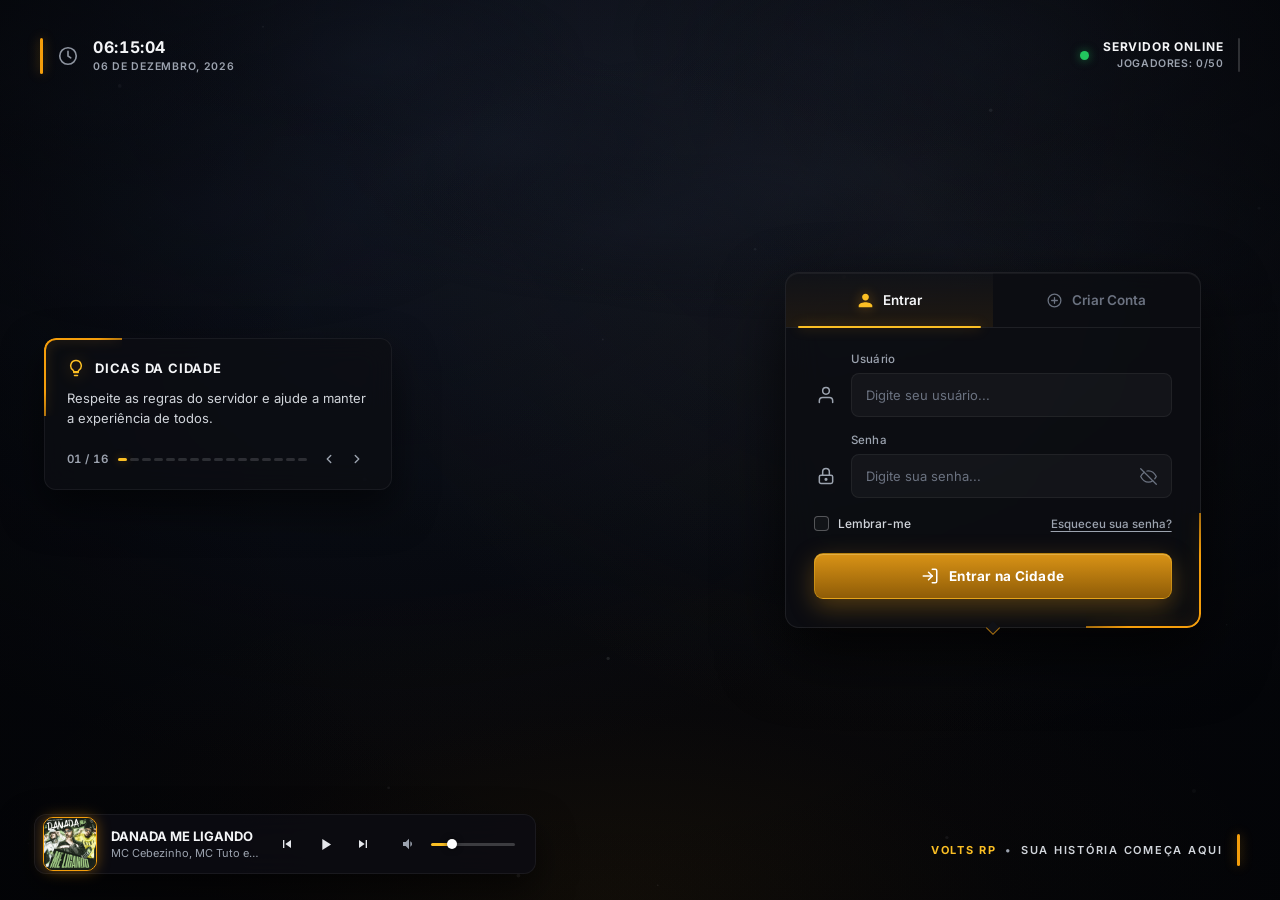
==== commit b71ad2f7: "Add files via upload" ====
--- a/login/index.html
+++ b/login/index.html
@@ -1,345 +1,346 @@
-<!DOCTYPE html>
-<html lang="pt-BR">
-<head>
-    <meta charset="UTF-8">
-    <meta name="viewport" content="width=device-width, initial-scale=1.0">
-    <meta name="theme-color" content="#050609">
-    <title>VOLTS RP — Login</title>
-
-    <link rel="preconnect" href="https://fonts.googleapis.com">
-    <link rel="preconnect" href="https://fonts.gstatic.com" crossorigin>
-    <link href="https://fonts.googleapis.com/css2?family=Inter:wght@400;500;600;700;800&display=swap" rel="stylesheet">
-
-    <link rel="stylesheet" href="style.css?v=29">
-</head>
-<body>
-    <!-- CAMADA DE FUNDO: TEMPESTADE PROCEDURAL SEM IMAGEM -->
-    <div class="bg-layer" aria-hidden="true">
-        <div class="storm-atmosphere"></div>
-        <canvas id="stormCanvas" class="storm-canvas"></canvas>
-        <div class="storm-vignette"></div>
-    </div>
-
-    <!-- TOPO ESQUERDO: RELÓGIO E DATA -->
-    <header class="hud-top-left" aria-label="Horário e data">
-        <span class="accent-bar-gold" aria-hidden="true"></span>
-        <div class="clock-icon" aria-hidden="true">
-            <svg viewBox="0 0 24 24" width="22" height="22" fill="none" stroke="currentColor" stroke-width="1.8" stroke-linecap="round" stroke-linejoin="round">
-                <circle cx="12" cy="12" r="9"/>
-                <polyline points="12 7 12 12 15 14"/>
-            </svg>
-        </div>
-        <div class="clock-texts">
-            <span id="liveClock" class="clock-time">00:00:00</span>
-            <span id="liveDate" class="clock-date">CARREGANDO DATA...</span>
-        </div>
-    </header>
-
-    <!-- TOPO DIREITO: STATUS DO SERVIDOR E JOGADORES -->
-    <aside id="serverStatusBox" class="hud-top-right is-online" aria-label="Status do servidor">
-        <span id="serverStatusDot" class="status-dot" aria-hidden="true"></span>
-        <div class="status-info">
-            <span id="serverStatusText" class="status-title">SERVIDOR ONLINE</span>
-            <span id="playerCountText" class="status-players">JOGADORES: 0/50</span>
-        </div>
-        <span class="accent-bar-muted" aria-hidden="true"></span>
-    </aside>
-
-    <!-- CENTRO ESQUERDO: DICAS DA CIDADE -->
-    <section class="city-tips-card" aria-label="Dicas da cidade">
-        <div class="tips-corner-glow" aria-hidden="true"></div>
-
-        <div class="tips-header">
-            <span class="tips-icon" aria-hidden="true">
-                <svg viewBox="0 0 24 24" width="18" height="18" fill="none" stroke="currentColor" stroke-width="2" stroke-linecap="round" stroke-linejoin="round">
-                    <path d="M9 18h6"/>
-                    <path d="M10 22h4"/>
-                    <path d="M12 2a7 7 0 0 0-4 12.75c.65.45 1 1.15 1 1.95V17h6v-.3c0-.8.35-1.5 1-1.95A7 7 0 0 0 12 2z"/>
-                </svg>
-            </span>
-            <h2 class="tips-title">DICAS DA CIDADE</h2>
-        </div>
-
-        <p id="cityTipText" class="tips-body">
-            Respeite as regras do servidor e ajude a manter a experiência de todos.
-        </p>
-
-        <div class="tips-footer">
-            <span id="cityTipCounter" class="tips-counter">01 / 16</span>
-
-            <div id="cityTipSegments" class="tips-segments" role="tablist" aria-label="Selecionar dica">
-                <button type="button" class="tip-seg active" data-index="0" aria-label="Dica 1"></button>
-                <button type="button" class="tip-seg" data-index="1" aria-label="Dica 2"></button>
-                <button type="button" class="tip-seg" data-index="2" aria-label="Dica 3"></button>
-                <button type="button" class="tip-seg" data-index="3" aria-label="Dica 4"></button>
-                <button type="button" class="tip-seg" data-index="4" aria-label="Dica 5"></button>
-                <button type="button" class="tip-seg" data-index="5" aria-label="Dica 6"></button>
-                <button type="button" class="tip-seg" data-index="6" aria-label="Dica 7"></button>
-                <button type="button" class="tip-seg" data-index="7" aria-label="Dica 8"></button>
-                <button type="button" class="tip-seg" data-index="8" aria-label="Dica 9"></button>
-                <button type="button" class="tip-seg" data-index="9" aria-label="Dica 10"></button>
-                <button type="button" class="tip-seg" data-index="10" aria-label="Dica 11"></button>
-                <button type="button" class="tip-seg" data-index="11" aria-label="Dica 12"></button>
-                <button type="button" class="tip-seg" data-index="12" aria-label="Dica 13"></button>
-                <button type="button" class="tip-seg" data-index="13" aria-label="Dica 14"></button>
-                <button type="button" class="tip-seg" data-index="14" aria-label="Dica 15"></button>
-                <button type="button" class="tip-seg" data-index="15" aria-label="Dica 16"></button>
-            </div>
-
-            <div class="tips-arrows">
-                <button id="btnPrevTip" type="button" class="tip-arrow-btn" title="Dica anterior" aria-label="Dica anterior">
-                    <svg viewBox="0 0 24 24" width="14" height="14" fill="none" stroke="currentColor" stroke-width="2.4" stroke-linecap="round" stroke-linejoin="round">
-                        <polyline points="15 18 9 12 15 6"/>
-                    </svg>
-                </button>
-                <button id="btnNextTip" type="button" class="tip-arrow-btn" title="Próxima dica" aria-label="Próxima dica">
-                    <svg viewBox="0 0 24 24" width="14" height="14" fill="none" stroke="currentColor" stroke-width="2.4" stroke-linecap="round" stroke-linejoin="round">
-                        <polyline points="9 18 15 12 9 6"/>
-                    </svg>
-                </button>
-            </div>
-        </div>
-    </section>
-
-    <!-- CENTRO DIREITO: CARD DE AUTENTICAÇÃO -->
-    <main class="auth-card" aria-label="Autenticação VOLTS RP">
-        <div class="auth-corner-glow" aria-hidden="true"></div>
-        <div class="auth-bottom-notch" aria-hidden="true"></div>
-
-        <!-- ABAS -->
-        <div class="tabs-bar" role="tablist">
-            <button id="tabLogin" type="button" class="tab-btn active" role="tab" aria-selected="true">
-                <svg class="tab-icon" viewBox="0 0 24 24" width="17" height="17" fill="currentColor">
-                    <path d="M12 12c2.7 0 4.8-2.1 4.8-4.8S14.7 2.4 12 2.4 7.2 4.5 7.2 7.2 9.3 12 12 12zm0 2.4c-3.2 0-9.6 1.6-9.6 4.8v2.4h19.2v-2.4c0-3.2-6.4-4.8-9.6-4.8z"/>
-                </svg>
-                <span>Entrar</span>
-            </button>
-
-            <button id="tabRegister" type="button" class="tab-btn" role="tab" aria-selected="false">
-                <svg class="tab-icon" viewBox="0 0 24 24" width="17" height="17" fill="none" stroke="currentColor" stroke-width="1.8" stroke-linecap="round" stroke-linejoin="round">
-                    <circle cx="12" cy="12" r="9"/>
-                    <line x1="12" y1="8" x2="12" y2="16"/>
-                    <line x1="8" y1="12" x2="16" y2="12"/>
-                </svg>
-                <span>Criar Conta</span>
-            </button>
-        </div>
-
-        <!-- CORPO DO FORMULÁRIO -->
-        <div class="auth-body">
-            <div id="feedbackBox" class="feedback-box hidden" role="alert"></div>
-
-            <!-- FORMULÁRIO ENTRAR -->
-            <form id="formLogin" class="auth-form" autocomplete="off">
-                <div class="field-row">
-                    <span class="field-side-icon" aria-hidden="true">
-                        <svg viewBox="0 0 24 24" width="20" height="20" fill="none" stroke="currentColor" stroke-width="1.8" stroke-linecap="round" stroke-linejoin="round">
-                            <path d="M20 21v-2a4 4 0 0 0-4-4H8a4 4 0 0 0-4 4v2"/>
-                            <circle cx="12" cy="7" r="4"/>
-                        </svg>
-                    </span>
-                    <div class="field-main">
-                        <label for="loginUsername" class="field-label">Usuário</label>
-                        <div class="input-box is-readonly">
-                            <input id="loginUsername" type="text" placeholder="Digite seu usuário..." readonly>
-                        </div>
-                    </div>
-                </div>
-
-                <div class="field-row">
-                    <span class="field-side-icon" aria-hidden="true">
-                        <svg viewBox="0 0 24 24" width="20" height="20" fill="none" stroke="currentColor" stroke-width="1.8" stroke-linecap="round" stroke-linejoin="round">
-                            <rect x="4" y="11" width="16" height="10" rx="2"/>
-                            <path d="M8 11V7a4 4 0 0 1 8 0v4"/>
-                            <circle cx="12" cy="16" r="1"/>
-                        </svg>
-                    </span>
-                    <div class="field-main">
-                        <label for="loginPassword" class="field-label">Senha</label>
-                        <div class="input-box">
-                            <input id="loginPassword" type="password" placeholder="Digite sua senha..." maxlength="32" required>
-                            <button type="button" class="eye-btn" data-target="loginPassword" aria-pressed="false" title="Mostrar ou ocultar senha" aria-label="Mostrar ou ocultar senha">
-                                <svg class="icon-eye-open hidden" viewBox="0 0 24 24" width="17" height="17" fill="none" stroke="currentColor" stroke-width="1.8" stroke-linecap="round" stroke-linejoin="round">
-                                    <path d="M1 12s4-8 11-8 11 8 11 8-4 8-11 8-11-8-11-8z"/>
-                                    <circle cx="12" cy="12" r="3"/>
-                                </svg>
-                                <svg class="icon-eye-closed" viewBox="0 0 24 24" width="17" height="17" fill="none" stroke="currentColor" stroke-width="1.8" stroke-linecap="round" stroke-linejoin="round">
-                                    <path d="M17.94 17.94A10.07 10.07 0 0 1 12 20c-7 0-11-8-11-8a18.45 18.45 0 0 1 5.06-5.94"/>
-                                    <path d="M9.9 4.24A9.12 9.12 0 0 1 12 4c7 0 11 8 11 8a18.5 18.5 0 0 1-2.16 3.19"/>
-                                    <line x1="1" y1="1" x2="23" y2="23"/>
-                                </svg>
-                            </button>
-                        </div>
-                    </div>
-                </div>
-
-                <div class="form-options">
-                    <label class="remember-label">
-                        <input id="rememberMe" type="checkbox" class="remember-checkbox">
-                        <span class="remember-box" aria-hidden="true"></span>
-                        <span>Lembrar-me</span>
-                    </label>
-
-                    <button id="btnForgotPass" type="button" class="forgot-link">
-                        Esqueceu sua senha?
-                    </button>
-                </div>
-
-                <button id="btnSubmitLogin" type="submit" class="submit-btn">
-                    <svg class="submit-icon" viewBox="0 0 24 24" width="18" height="18" fill="none" stroke="currentColor" stroke-width="2" stroke-linecap="round" stroke-linejoin="round">
-                        <path d="M15 3h4a2 2 0 0 1 2 2v14a2 2 0 0 1-2 2h-4"/>
-                        <polyline points="10 17 15 12 10 7"/>
-                        <line x1="15" y1="12" x2="3" y2="12"/>
-                    </svg>
-                    <span>Entrar na Cidade</span>
-                    <span class="spinner hidden"></span>
-                </button>
-            </form>
-
-            <!-- FORMULÁRIO CRIAR CONTA -->
-            <form id="formRegister" class="auth-form hidden" autocomplete="off">
-                <div class="field-row">
-                    <span class="field-side-icon" aria-hidden="true">
-                        <svg viewBox="0 0 24 24" width="20" height="20" fill="none" stroke="currentColor" stroke-width="1.8" stroke-linecap="round" stroke-linejoin="round">
-                            <path d="M20 21v-2a4 4 0 0 0-4-4H8a4 4 0 0 0-4 4v2"/>
-                            <circle cx="12" cy="7" r="4"/>
-                        </svg>
-                    </span>
-                    <div class="field-main">
-                        <label for="regUsername" class="field-label">Usuário</label>
-                        <div class="input-box is-readonly">
-                            <input id="regUsername" type="text" placeholder="Digite seu usuário..." readonly>
-                        </div>
-                    </div>
-                </div>
-
-                <div class="field-row">
-                    <span class="field-side-icon" aria-hidden="true">
-                        <svg viewBox="0 0 24 24" width="20" height="20" fill="none" stroke="currentColor" stroke-width="1.8" stroke-linecap="round" stroke-linejoin="round">
-                            <rect x="4" y="11" width="16" height="10" rx="2"/>
-                            <path d="M8 11V7a4 4 0 0 1 8 0v4"/>
-                            <circle cx="12" cy="16" r="1"/>
-                        </svg>
-                    </span>
-                    <div class="field-main">
-                        <label for="regPassword" class="field-label">Senha (6 a 32 caracteres)</label>
-                        <div class="input-box">
-                            <input id="regPassword" type="password" placeholder="Crie sua senha..." maxlength="32" required>
-                            <button type="button" class="eye-btn" data-target="regPassword" aria-pressed="false" title="Mostrar ou ocultar senha" aria-label="Mostrar ou ocultar senha">
-                                <svg class="icon-eye-open hidden" viewBox="0 0 24 24" width="17" height="17" fill="none" stroke="currentColor" stroke-width="1.8" stroke-linecap="round" stroke-linejoin="round">
-                                    <path d="M1 12s4-8 11-8 11 8 11 8-4 8-11 8-11-8-11-8z"/>
-                                    <circle cx="12" cy="12" r="3"/>
-                                </svg>
-                                <svg class="icon-eye-closed" viewBox="0 0 24 24" width="17" height="17" fill="none" stroke="currentColor" stroke-width="1.8" stroke-linecap="round" stroke-linejoin="round">
-                                    <path d="M17.94 17.94A10.07 10.07 0 0 1 12 20c-7 0-11-8-11-8a18.45 18.45 0 0 1 5.06-5.94"/>
-                                    <path d="M9.9 4.24A9.12 9.12 0 0 1 12 4c7 0 11 8 11 8a18.5 18.5 0 0 1-2.16 3.19"/>
-                                    <line x1="1" y1="1" x2="23" y2="23"/>
-                                </svg>
-                            </button>
-                        </div>
-                    </div>
-                </div>
-
-                <div class="field-row">
-                    <span class="field-side-icon" aria-hidden="true">
-                        <svg viewBox="0 0 24 24" width="20" height="20" fill="none" stroke="currentColor" stroke-width="1.8" stroke-linecap="round" stroke-linejoin="round">
-                            <path d="M12 22s8-4 8-10V5l-8-3-8 3v7c0 6 8 10 8 10z"/>
-                            <polyline points="9 12 11 14 15 10"/>
-                        </svg>
-                    </span>
-                    <div class="field-main">
-                        <label for="regPasswordConfirm" class="field-label">Confirmar Senha</label>
-                        <div class="input-box">
-                            <input id="regPasswordConfirm" type="password" placeholder="Repita sua senha..." maxlength="32" required>
-                            <button type="button" class="eye-btn" data-target="regPasswordConfirm" aria-pressed="false" title="Mostrar ou ocultar senha" aria-label="Mostrar ou ocultar senha">
-                                <svg class="icon-eye-open hidden" viewBox="0 0 24 24" width="17" height="17" fill="none" stroke="currentColor" stroke-width="1.8" stroke-linecap="round" stroke-linejoin="round">
-                                    <path d="M1 12s4-8 11-8 11 8 11 8-4 8-11 8-11-8-11-8z"/>
-                                    <circle cx="12" cy="12" r="3"/>
-                                </svg>
-                                <svg class="icon-eye-closed" viewBox="0 0 24 24" width="17" height="17" fill="none" stroke="currentColor" stroke-width="1.8" stroke-linecap="round" stroke-linejoin="round">
-                                    <path d="M17.94 17.94A10.07 10.07 0 0 1 12 20c-7 0-11-8-11-8a18.45 18.45 0 0 1 5.06-5.94"/>
-                                    <path d="M9.9 4.24A9.12 9.12 0 0 1 12 4c7 0 11 8 11 8a18.5 18.5 0 0 1-2.16 3.19"/>
-                                    <line x1="1" y1="1" x2="23" y2="23"/>
-                                </svg>
-                            </button>
-                        </div>
-                    </div>
-                </div>
-
-                <button id="btnSubmitRegister" type="submit" class="submit-btn">
-                    <svg class="submit-icon" viewBox="0 0 24 24" width="18" height="18" fill="none" stroke="currentColor" stroke-width="2" stroke-linecap="round" stroke-linejoin="round">
-                        <path d="M16 21v-2a4 4 0 0 0-4-4H5a4 4 0 0 0-4 4v2"/>
-                        <circle cx="8.5" cy="7" r="4"/>
-                        <line x1="20" y1="8" x2="20" y2="14"/>
-                        <line x1="23" y1="11" x2="17" y2="11"/>
-                    </svg>
-                    <span>Criar Conta na Cidade</span>
-                    <span class="spinner hidden"></span>
-                </button>
-            </form>
-        </div>
-    </main>
-
-    <!-- RODAPÉ ESQUERDO: PLAYER VOLTS RADIO -->
-    <section id="playerBox" class="radio-player" aria-label="Volts Radio">
-        <div class="radio-cover-wrap">
-            <img id="musicCoverImg" src="./capa.png?v=29" alt="Capa Volts Radio" class="radio-cover-img">
-        </div>
-
-        <div class="radio-meta">
-            <span id="musicTrackTitle" class="radio-title">Volts Radio</span>
-            <span id="musicTrackArtist" class="radio-subtitle">A cidade nunca para</span>
-        </div>
-
-        <div class="radio-controls">
-            <button id="btnPrevTrack" type="button" class="radio-btn" title="Faixa anterior" aria-label="Faixa anterior">
-                <svg viewBox="0 0 24 24" width="16" height="16" fill="currentColor">
-                    <path d="M6 6h2v12H6zm3.5 6 8.5 6V6z"/>
-                </svg>
-            </button>
-
-            <button id="btnPlayPause" type="button" class="radio-btn radio-play-btn" title="Tocar ou pausar" aria-label="Tocar ou pausar">
-                <svg id="iconPlay" class="hidden" viewBox="0 0 24 24" width="19" height="19" fill="currentColor">
-                    <path d="M8 5v14l11-7z"/>
-                </svg>
-                <svg id="iconPause" viewBox="0 0 24 24" width="19" height="19" fill="currentColor">
-                    <path d="M6 19h4V5H6v14zm8-14v14h4V5h-4z"/>
-                </svg>
-            </button>
-
-            <button id="btnNextTrack" type="button" class="radio-btn" title="Próxima faixa" aria-label="Próxima faixa">
-                <svg viewBox="0 0 24 24" width="16" height="16" fill="currentColor">
-                    <path d="M6 18l8.5-6L6 6v12zM16 6v12h2V6h-2z"/>
-                </svg>
-            </button>
-        </div>
-
-        <div class="radio-volume">
-            <button id="btnMuteToggle" type="button" class="radio-btn volume-icon-btn" title="Silenciar ou ativar som" aria-label="Silenciar ou ativar som">
-                <svg id="iconVolOn" viewBox="0 0 24 24" width="16" height="16" fill="currentColor">
-                    <path d="M3 9v6h4l5 5V4L7 9H3zm13.5 3A4.5 4.5 0 0 0 14 7.97v8.05c1.48-.73 2.5-2.25 2.5-4.02z"/>
-                </svg>
-                <svg id="iconVolOff" class="hidden" viewBox="0 0 24 24" width="16" height="16" fill="currentColor">
-                    <path d="M16.5 12c0-1.77-1.02-3.29-2.5-4.03v2.21l2.45 2.45c.03-.2.05-.41.05-.63zm2.5 0c0 .94-.2 1.82-.54 2.64l1.51 1.51A8.796 8.796 0 0 0 21 12c0-4.28-2.99-7.86-7-8.77v2.06c2.89.86 5 3.54 5 6.71zM4.27 3L3 4.27 7.73 9H3v6h4l5 5v-6.73l4.25 4.25c-.67.52-1.42.93-2.25 1.18v2.06a8.99 8.99 0 0 0 3.69-1.81L19.73 21 21 19.73l-9-9L4.27 3zM12 4L9.91 6.09 12 8.18V4z"/>
-                </svg>
-            </button>
-
-            <input id="volumeSlider" type="range" class="volume-slider" min="0" max="100" value="22" aria-label="Controle de volume">
-        </div>
-    </section>
-
-    <!-- RODAPÉ DIREITO: ASSINATURA -->
-    <footer class="hud-bottom-right" aria-label="VOLTS RP">
-        <p class="footer-tagline">
-            <span class="brand-accent">VOLTS RP</span>
-            <span class="brand-sep">•</span>
-            <span class="brand-sub">SUA HISTÓRIA COMEÇA AQUI</span>
-        </p>
-        <span class="accent-bar-gold" aria-hidden="true"></span>
-    </footer>
-
-    <audio id="bgMusic" preload="auto"></audio>
-
-    <script src="app.js?v=29"></script>
-</body>
+<!DOCTYPE html>
+<html lang="pt-BR">
+<head>
+    <meta charset="UTF-8">
+    <meta name="viewport" content="width=device-width, initial-scale=1.0">
+    <meta name="theme-color" content="#050609">
+    <title>VOLTS RP — Login</title>
+
+    <link rel="preconnect" href="https://fonts.googleapis.com">
+    <link rel="preconnect" href="https://fonts.gstatic.com" crossorigin>
+    <link href="https://fonts.googleapis.com/css2?family=Inter:wght@400;500;600;700;800&display=swap" rel="stylesheet">
+
+    <link rel="stylesheet" href="style.css?v=30">
+</head>
+<body>
+    <!-- CAMADA DE FUNDO: ATMOSFERA NOTURNA E TEMPESTADE VOLUMÉTRICA -->
+    <div class="bg-layer" aria-hidden="true">
+        <div class="storm-sky"></div>
+        <div class="horizon-glow"></div>
+        <canvas id="stormCanvas" class="storm-canvas"></canvas>
+        <div class="storm-vignette"></div>
+    </div>
+
+    <!-- TOPO ESQUERDO: RELÓGIO E DATA -->
+    <header class="hud-top-left" aria-label="Horário e data">
+        <span class="accent-bar-gold" aria-hidden="true"></span>
+        <div class="clock-icon" aria-hidden="true">
+            <svg viewBox="0 0 24 24" width="22" height="22" fill="none" stroke="currentColor" stroke-width="1.8" stroke-linecap="round" stroke-linejoin="round">
+                <circle cx="12" cy="12" r="9"/>
+                <polyline points="12 7 12 12 15 14"/>
+            </svg>
+        </div>
+        <div class="clock-texts">
+            <span id="liveClock" class="clock-time">00:00:00</span>
+            <span id="liveDate" class="clock-date">CARREGANDO DATA...</span>
+        </div>
+    </header>
+
+    <!-- TOPO DIREITO: STATUS DO SERVIDOR E JOGADORES -->
+    <aside id="serverStatusBox" class="hud-top-right is-online" aria-label="Status do servidor">
+        <span id="serverStatusDot" class="status-dot" aria-hidden="true"></span>
+        <div class="status-info">
+            <span id="serverStatusText" class="status-title">SERVIDOR ONLINE</span>
+            <span id="playerCountText" class="status-players">JOGADORES: 0/50</span>
+        </div>
+        <span class="accent-bar-muted" aria-hidden="true"></span>
+    </aside>
+
+    <!-- CENTRO ESQUERDO: DICAS DA CIDADE -->
+    <section class="city-tips-card" aria-label="Dicas da cidade">
+        <div class="tips-corner-glow" aria-hidden="true"></div>
+
+        <div class="tips-header">
+            <span class="tips-icon" aria-hidden="true">
+                <svg viewBox="0 0 24 24" width="18" height="18" fill="none" stroke="currentColor" stroke-width="2" stroke-linecap="round" stroke-linejoin="round">
+                    <path d="M9 18h6"/>
+                    <path d="M10 22h4"/>
+                    <path d="M12 2a7 7 0 0 0-4 12.75c.65.45 1 1.15 1 1.95V17h6v-.3c0-.8.35-1.5 1-1.95A7 7 0 0 0 12 2z"/>
+                </svg>
+            </span>
+            <h2 class="tips-title">DICAS DA CIDADE</h2>
+        </div>
+
+        <p id="cityTipText" class="tips-body">
+            Respeite as regras do servidor e ajude a manter a experiência de todos.
+        </p>
+
+        <div class="tips-footer">
+            <span id="cityTipCounter" class="tips-counter">01 / 16</span>
+
+            <div id="cityTipSegments" class="tips-segments" role="tablist" aria-label="Selecionar dica">
+                <button type="button" class="tip-seg active" data-index="0" aria-label="Dica 1"></button>
+                <button type="button" class="tip-seg" data-index="1" aria-label="Dica 2"></button>
+                <button type="button" class="tip-seg" data-index="2" aria-label="Dica 3"></button>
+                <button type="button" class="tip-seg" data-index="3" aria-label="Dica 4"></button>
+                <button type="button" class="tip-seg" data-index="4" aria-label="Dica 5"></button>
+                <button type="button" class="tip-seg" data-index="5" aria-label="Dica 6"></button>
+                <button type="button" class="tip-seg" data-index="6" aria-label="Dica 7"></button>
+                <button type="button" class="tip-seg" data-index="7" aria-label="Dica 8"></button>
+                <button type="button" class="tip-seg" data-index="8" aria-label="Dica 9"></button>
+                <button type="button" class="tip-seg" data-index="9" aria-label="Dica 10"></button>
+                <button type="button" class="tip-seg" data-index="10" aria-label="Dica 11"></button>
+                <button type="button" class="tip-seg" data-index="11" aria-label="Dica 12"></button>
+                <button type="button" class="tip-seg" data-index="12" aria-label="Dica 13"></button>
+                <button type="button" class="tip-seg" data-index="13" aria-label="Dica 14"></button>
+                <button type="button" class="tip-seg" data-index="14" aria-label="Dica 15"></button>
+                <button type="button" class="tip-seg" data-index="15" aria-label="Dica 16"></button>
+            </div>
+
+            <div class="tips-arrows">
+                <button id="btnPrevTip" type="button" class="tip-arrow-btn" title="Dica anterior" aria-label="Dica anterior">
+                    <svg viewBox="0 0 24 24" width="14" height="14" fill="none" stroke="currentColor" stroke-width="2.4" stroke-linecap="round" stroke-linejoin="round">
+                        <polyline points="15 18 9 12 15 6"/>
+                    </svg>
+                </button>
+                <button id="btnNextTip" type="button" class="tip-arrow-btn" title="Próxima dica" aria-label="Próxima dica">
+                    <svg viewBox="0 0 24 24" width="14" height="14" fill="none" stroke="currentColor" stroke-width="2.4" stroke-linecap="round" stroke-linejoin="round">
+                        <polyline points="9 18 15 12 9 6"/>
+                    </svg>
+                </button>
+            </div>
+        </div>
+    </section>
+
+    <!-- CENTRO DIREITO: CARD DE AUTENTICAÇÃO -->
+    <main class="auth-card" aria-label="Autenticação VOLTS RP">
+        <div class="auth-corner-glow" aria-hidden="true"></div>
+        <div class="auth-bottom-notch" aria-hidden="true"></div>
+
+        <!-- ABAS -->
+        <div class="tabs-bar" role="tablist">
+            <button id="tabLogin" type="button" class="tab-btn active" role="tab" aria-selected="true">
+                <svg class="tab-icon" viewBox="0 0 24 24" width="17" height="17" fill="currentColor">
+                    <path d="M12 12c2.7 0 4.8-2.1 4.8-4.8S14.7 2.4 12 2.4 7.2 4.5 7.2 7.2 9.3 12 12 12zm0 2.4c-3.2 0-9.6 1.6-9.6 4.8v2.4h19.2v-2.4c0-3.2-6.4-4.8-9.6-4.8z"/>
+                </svg>
+                <span>Entrar</span>
+            </button>
+
+            <button id="tabRegister" type="button" class="tab-btn" role="tab" aria-selected="false">
+                <svg class="tab-icon" viewBox="0 0 24 24" width="17" height="17" fill="none" stroke="currentColor" stroke-width="1.8" stroke-linecap="round" stroke-linejoin="round">
+                    <circle cx="12" cy="12" r="9"/>
+                    <line x1="12" y1="8" x2="12" y2="16"/>
+                    <line x1="8" y1="12" x2="16" y2="12"/>
+                </svg>
+                <span>Criar Conta</span>
+            </button>
+        </div>
+
+        <!-- CORPO DO FORMULÁRIO -->
+        <div class="auth-body">
+            <div id="feedbackBox" class="feedback-box hidden" role="alert"></div>
+
+            <!-- FORMULÁRIO ENTRAR -->
+            <form id="formLogin" class="auth-form" autocomplete="off">
+                <div class="field-row">
+                    <span class="field-side-icon" aria-hidden="true">
+                        <svg viewBox="0 0 24 24" width="20" height="20" fill="none" stroke="currentColor" stroke-width="1.8" stroke-linecap="round" stroke-linejoin="round">
+                            <path d="M20 21v-2a4 4 0 0 0-4-4H8a4 4 0 0 0-4 4v2"/>
+                            <circle cx="12" cy="7" r="4"/>
+                        </svg>
+                    </span>
+                    <div class="field-main">
+                        <label for="loginUsername" class="field-label">Usuário</label>
+                        <div class="input-box is-readonly">
+                            <input id="loginUsername" type="text" placeholder="Digite seu usuário..." readonly>
+                        </div>
+                    </div>
+                </div>
+
+                <div class="field-row">
+                    <span class="field-side-icon" aria-hidden="true">
+                        <svg viewBox="0 0 24 24" width="20" height="20" fill="none" stroke="currentColor" stroke-width="1.8" stroke-linecap="round" stroke-linejoin="round">
+                            <rect x="4" y="11" width="16" height="10" rx="2"/>
+                            <path d="M8 11V7a4 4 0 0 1 8 0v4"/>
+                            <circle cx="12" cy="16" r="1"/>
+                        </svg>
+                    </span>
+                    <div class="field-main">
+                        <label for="loginPassword" class="field-label">Senha</label>
+                        <div class="input-box">
+                            <input id="loginPassword" type="password" placeholder="Digite sua senha..." maxlength="32" required>
+                            <button type="button" class="eye-btn" data-target="loginPassword" aria-pressed="false" title="Mostrar ou ocultar senha" aria-label="Mostrar ou ocultar senha">
+                                <svg class="icon-eye-open hidden" viewBox="0 0 24 24" width="17" height="17" fill="none" stroke="currentColor" stroke-width="1.8" stroke-linecap="round" stroke-linejoin="round">
+                                    <path d="M1 12s4-8 11-8 11 8 11 8-4 8-11 8-11-8-11-8z"/>
+                                    <circle cx="12" cy="12" r="3"/>
+                                </svg>
+                                <svg class="icon-eye-closed" viewBox="0 0 24 24" width="17" height="17" fill="none" stroke="currentColor" stroke-width="1.8" stroke-linecap="round" stroke-linejoin="round">
+                                    <path d="M17.94 17.94A10.07 10.07 0 0 1 12 20c-7 0-11-8-11-8a18.45 18.45 0 0 1 5.06-5.94"/>
+                                    <path d="M9.9 4.24A9.12 9.12 0 0 1 12 4c7 0 11 8 11 8a18.5 18.5 0 0 1-2.16 3.19"/>
+                                    <line x1="1" y1="1" x2="23" y2="23"/>
+                                </svg>
+                            </button>
+                        </div>
+                    </div>
+                </div>
+
+                <div class="form-options">
+                    <label class="remember-label">
+                        <input id="rememberMe" type="checkbox" class="remember-checkbox">
+                        <span class="remember-box" aria-hidden="true"></span>
+                        <span>Lembrar-me</span>
+                    </label>
+
+                    <button id="btnForgotPass" type="button" class="forgot-link">
+                        Esqueceu sua senha?
+                    </button>
+                </div>
+
+                <button id="btnSubmitLogin" type="submit" class="submit-btn">
+                    <svg class="submit-icon" viewBox="0 0 24 24" width="18" height="18" fill="none" stroke="currentColor" stroke-width="2" stroke-linecap="round" stroke-linejoin="round">
+                        <path d="M15 3h4a2 2 0 0 1 2 2v14a2 2 0 0 1-2 2h-4"/>
+                        <polyline points="10 17 15 12 10 7"/>
+                        <line x1="15" y1="12" x2="3" y2="12"/>
+                    </svg>
+                    <span>Entrar na Cidade</span>
+                    <span class="spinner hidden"></span>
+                </button>
+            </form>
+
+            <!-- FORMULÁRIO CRIAR CONTA -->
+            <form id="formRegister" class="auth-form hidden" autocomplete="off">
+                <div class="field-row">
+                    <span class="field-side-icon" aria-hidden="true">
+                        <svg viewBox="0 0 24 24" width="20" height="20" fill="none" stroke="currentColor" stroke-width="1.8" stroke-linecap="round" stroke-linejoin="round">
+                            <path d="M20 21v-2a4 4 0 0 0-4-4H8a4 4 0 0 0-4 4v2"/>
+                            <circle cx="12" cy="7" r="4"/>
+                        </svg>
+                    </span>
+                    <div class="field-main">
+                        <label for="regUsername" class="field-label">Usuário</label>
+                        <div class="input-box is-readonly">
+                            <input id="regUsername" type="text" placeholder="Digite seu usuário..." readonly>
+                        </div>
+                    </div>
+                </div>
+
+                <div class="field-row">
+                    <span class="field-side-icon" aria-hidden="true">
+                        <svg viewBox="0 0 24 24" width="20" height="20" fill="none" stroke="currentColor" stroke-width="1.8" stroke-linecap="round" stroke-linejoin="round">
+                            <rect x="4" y="11" width="16" height="10" rx="2"/>
+                            <path d="M8 11V7a4 4 0 0 1 8 0v4"/>
+                            <circle cx="12" cy="16" r="1"/>
+                        </svg>
+                    </span>
+                    <div class="field-main">
+                        <label for="regPassword" class="field-label">Senha (6 a 32 caracteres)</label>
+                        <div class="input-box">
+                            <input id="regPassword" type="password" placeholder="Crie sua senha..." maxlength="32" required>
+                            <button type="button" class="eye-btn" data-target="regPassword" aria-pressed="false" title="Mostrar ou ocultar senha" aria-label="Mostrar ou ocultar senha">
+                                <svg class="icon-eye-open hidden" viewBox="0 0 24 24" width="17" height="17" fill="none" stroke="currentColor" stroke-width="1.8" stroke-linecap="round" stroke-linejoin="round">
+                                    <path d="M1 12s4-8 11-8 11 8 11 8-4 8-11 8-11-8-11-8z"/>
+                                    <circle cx="12" cy="12" r="3"/>
+                                </svg>
+                                <svg class="icon-eye-closed" viewBox="0 0 24 24" width="17" height="17" fill="none" stroke="currentColor" stroke-width="1.8" stroke-linecap="round" stroke-linejoin="round">
+                                    <path d="M17.94 17.94A10.07 10.07 0 0 1 12 20c-7 0-11-8-11-8a18.45 18.45 0 0 1 5.06-5.94"/>
+                                    <path d="M9.9 4.24A9.12 9.12 0 0 1 12 4c7 0 11 8 11 8a18.5 18.5 0 0 1-2.16 3.19"/>
+                                    <line x1="1" y1="1" x2="23" y2="23"/>
+                                </svg>
+                            </button>
+                        </div>
+                    </div>
+                </div>
+
+                <div class="field-row">
+                    <span class="field-side-icon" aria-hidden="true">
+                        <svg viewBox="0 0 24 24" width="20" height="20" fill="none" stroke="currentColor" stroke-width="1.8" stroke-linecap="round" stroke-linejoin="round">
+                            <path d="M12 22s8-4 8-10V5l-8-3-8 3v7c0 6 8 10 8 10z"/>
+                            <polyline points="9 12 11 14 15 10"/>
+                        </svg>
+                    </span>
+                    <div class="field-main">
+                        <label for="regPasswordConfirm" class="field-label">Confirmar Senha</label>
+                        <div class="input-box">
+                            <input id="regPasswordConfirm" type="password" placeholder="Repita sua senha..." maxlength="32" required>
+                            <button type="button" class="eye-btn" data-target="regPasswordConfirm" aria-pressed="false" title="Mostrar ou ocultar senha" aria-label="Mostrar ou ocultar senha">
+                                <svg class="icon-eye-open hidden" viewBox="0 0 24 24" width="17" height="17" fill="none" stroke="currentColor" stroke-width="1.8" stroke-linecap="round" stroke-linejoin="round">
+                                    <path d="M1 12s4-8 11-8 11 8 11 8-4 8-11 8-11-8-11-8z"/>
+                                    <circle cx="12" cy="12" r="3"/>
+                                </svg>
+                                <svg class="icon-eye-closed" viewBox="0 0 24 24" width="17" height="17" fill="none" stroke="currentColor" stroke-width="1.8" stroke-linecap="round" stroke-linejoin="round">
+                                    <path d="M17.94 17.94A10.07 10.07 0 0 1 12 20c-7 0-11-8-11-8a18.45 18.45 0 0 1 5.06-5.94"/>
+                                    <path d="M9.9 4.24A9.12 9.12 0 0 1 12 4c7 0 11 8 11 8a18.5 18.5 0 0 1-2.16 3.19"/>
+                                    <line x1="1" y1="1" x2="23" y2="23"/>
+                                </svg>
+                            </button>
+                        </div>
+                    </div>
+                </div>
+
+                <button id="btnSubmitRegister" type="submit" class="submit-btn">
+                    <svg class="submit-icon" viewBox="0 0 24 24" width="18" height="18" fill="none" stroke="currentColor" stroke-width="2" stroke-linecap="round" stroke-linejoin="round">
+                        <path d="M16 21v-2a4 4 0 0 0-4-4H5a4 4 0 0 0-4 4v2"/>
+                        <circle cx="8.5" cy="7" r="4"/>
+                        <line x1="20" y1="8" x2="20" y2="14"/>
+                        <line x1="23" y1="11" x2="17" y2="11"/>
+                    </svg>
+                    <span>Criar Conta na Cidade</span>
+                    <span class="spinner hidden"></span>
+                </button>
+            </form>
+        </div>
+    </main>
+
+    <!-- RODAPÉ ESQUERDO: PLAYER VOLTS RADIO -->
+    <section id="playerBox" class="radio-player" aria-label="Volts Radio">
+        <div class="radio-cover-wrap">
+            <img id="musicCoverImg" src="./capa.png?v=30" alt="Capa Volts Radio" class="radio-cover-img">
+        </div>
+
+        <div class="radio-meta">
+            <span id="musicTrackTitle" class="radio-title">Volts Radio</span>
+            <span id="musicTrackArtist" class="radio-subtitle">A cidade nunca para</span>
+        </div>
+
+        <div class="radio-controls">
+            <button id="btnPrevTrack" type="button" class="radio-btn" title="Faixa anterior" aria-label="Faixa anterior">
+                <svg viewBox="0 0 24 24" width="16" height="16" fill="currentColor">
+                    <path d="M6 6h2v12H6zm3.5 6 8.5 6V6z"/>
+                </svg>
+            </button>
+
+            <button id="btnPlayPause" type="button" class="radio-btn radio-play-btn" title="Tocar ou pausar" aria-label="Tocar ou pausar">
+                <svg id="iconPlay" class="hidden" viewBox="0 0 24 24" width="19" height="19" fill="currentColor">
+                    <path d="M8 5v14l11-7z"/>
+                </svg>
+                <svg id="iconPause" viewBox="0 0 24 24" width="19" height="19" fill="currentColor">
+                    <path d="M6 19h4V5H6v14zm8-14v14h4V5h-4z"/>
+                </svg>
+            </button>
+
+            <button id="btnNextTrack" type="button" class="radio-btn" title="Próxima faixa" aria-label="Próxima faixa">
+                <svg viewBox="0 0 24 24" width="16" height="16" fill="currentColor">
+                    <path d="M6 18l8.5-6L6 6v12zM16 6v12h2V6h-2z"/>
+                </svg>
+            </button>
+        </div>
+
+        <div class="radio-volume">
+            <button id="btnMuteToggle" type="button" class="radio-btn volume-icon-btn" title="Silenciar ou ativar som" aria-label="Silenciar ou ativar som">
+                <svg id="iconVolOn" viewBox="0 0 24 24" width="16" height="16" fill="currentColor">
+                    <path d="M3 9v6h4l5 5V4L7 9H3zm13.5 3A4.5 4.5 0 0 0 14 7.97v8.05c1.48-.73 2.5-2.25 2.5-4.02z"/>
+                </svg>
+                <svg id="iconVolOff" class="hidden" viewBox="0 0 24 24" width="16" height="16" fill="currentColor">
+                    <path d="M16.5 12c0-1.77-1.02-3.29-2.5-4.03v2.21l2.45 2.45c.03-.2.05-.41.05-.63zm2.5 0c0 .94-.2 1.82-.54 2.64l1.51 1.51A8.796 8.796 0 0 0 21 12c0-4.28-2.99-7.86-7-8.77v2.06c2.89.86 5 3.54 5 6.71zM4.27 3L3 4.27 7.73 9H3v6h4l5 5v-6.73l4.25 4.25c-.67.52-1.42.93-2.25 1.18v2.06a8.99 8.99 0 0 0 3.69-1.81L19.73 21 21 19.73l-9-9L4.27 3zM12 4L9.91 6.09 12 8.18V4z"/>
+                </svg>
+            </button>
+
+            <input id="volumeSlider" type="range" class="volume-slider" min="0" max="100" value="22" aria-label="Controle de volume">
+        </div>
+    </section>
+
+    <!-- RODAPÉ DIREITO: ASSINATURA -->
+    <footer class="hud-bottom-right" aria-label="VOLTS RP">
+        <p class="footer-tagline">
+            <span class="brand-accent">VOLTS RP</span>
+            <span class="brand-sep">•</span>
+            <span class="brand-sub">SUA HISTÓRIA COMEÇA AQUI</span>
+        </p>
+        <span class="accent-bar-gold" aria-hidden="true"></span>
+    </footer>
+
+    <audio id="bgMusic" preload="auto"></audio>
+
+    <script src="app.js?v=30"></script>
+</body>
 </html>
--- a/login/style.css
+++ b/login/style.css
@@ -1,5 +1,4 @@
 :root {
-    --bg-image: url('./fundo.png?v=28');
     --gold: #f59e0b;
     --gold-bright: #fbbf24;
     --gold-deep: #92400e;
@@ -8,12 +7,14 @@
     --online-green-glow: rgba(34, 197, 94, 0.55);
     --offline-red: #ef4444;
     --offline-red-glow: rgba(239, 68, 68, 0.55);
-    --glass-bg: rgba(13, 14, 18, 0.84);
-    --glass-soft: rgba(13, 14, 18, 0.72);
+    --glass-bg: rgba(13, 14, 19, 0.84);
+    --glass-soft: rgba(13, 14, 19, 0.74);
     --border-subtle: rgba(255, 255, 255, 0.08);
+    --border-hover: rgba(251, 191, 36, 0.30);
     --text-primary: #f4f5f7;
     --text-secondary: #9ca3af;
     --text-muted: #6b7280;
+    --ease-smooth: cubic-bezier(0.22, 1, 0.36, 1);
 }
 
 *,
@@ -30,7 +31,7 @@
     height: 100%;
     overflow: hidden;
     font-family: 'Inter', -apple-system, BlinkMacSystemFont, sans-serif;
-    background-color: #050608;
+    background-color: #050609;
     color: var(--text-primary);
     user-select: none;
     -webkit-font-smoothing: antialiased;
@@ -41,7 +42,7 @@
 }
 
 /* =========================================================
-   CAMADA DE FUNDO (NITIDEZ E CONTRASTE SEM LAVAR A IMAGEM)
+   CAMADA DE FUNDO: ATMOSFERA NOTURNA E TEMPESTADE VOLUMÉTRICA
    ========================================================= */
 
 .bg-layer {
@@ -49,27 +50,51 @@
     inset: 0;
     z-index: 0;
     pointer-events: none;
-    background-color: #050608;
-}
-
-.bg-photo {
+    overflow: hidden;
+    background: linear-gradient(180deg, #070a12 0%, #05070c 52%, #040508 100%);
+}
+
+.storm-sky {
+    position: absolute;
+    inset: -8%;
+    background:
+        radial-gradient(ellipse at 32% 10%, rgba(30, 38, 56, 0.42) 0%, transparent 56%),
+        radial-gradient(ellipse at 74% 14%, rgba(24, 30, 44, 0.48) 0%, transparent 52%),
+        radial-gradient(circle at 68% 26%, rgba(245, 158, 11, 0.035) 0%, transparent 45%);
+    animation: skyDrift 24s ease-in-out infinite alternate;
+}
+
+@keyframes skyDrift {
+    0% {
+        transform: translate3d(-1.2%, -0.8%, 0) scale(1);
+    }
+    100% {
+        transform: translate3d(1.2%, 0.8%, 0) scale(1.025);
+    }
+}
+
+.horizon-glow {
+    position: absolute;
+    left: 0;
+    right: 0;
+    bottom: 0;
+    height: 36%;
+    background:
+        radial-gradient(ellipse at 48% 105%, rgba(245, 158, 11, 0.065) 0%, rgba(217, 119, 6, 0.02) 42%, transparent 72%);
+}
+
+.storm-canvas {
     position: absolute;
     inset: 0;
-    background-color: #050608;
-    background-image: var(--bg-image);
-    background-size: cover;
-    background-position: center center;
-    background-repeat: no-repeat;
-    opacity: 1;
-    filter: brightness(0.86) contrast(1.08) saturate(1.06);
-}
-
-.bg-vignette {
+    width: 100%;
+    height: 100%;
+    display: block;
+}
+
+.storm-vignette {
     position: absolute;
     inset: 0;
-    background:
-        radial-gradient(circle at 42% 52%, transparent 38%, rgba(5, 6, 8, 0.52) 100%),
-        linear-gradient(180deg, rgba(5, 6, 8, 0.42) 0%, transparent 18%, transparent 82%, rgba(5, 6, 8, 0.48) 100%);
+    background: radial-gradient(circle at center, transparent 46%, rgba(3, 4, 7, 0.72) 100%);
 }
 
 /* =========================================================
@@ -84,6 +109,14 @@
     display: flex;
     align-items: center;
     gap: 14px;
+    padding: 6px 12px 6px 6px;
+    border-radius: 10px;
+    transition: transform 0.25s var(--ease-smooth), background-color 0.25s ease;
+}
+
+.hud-top-left:hover {
+    transform: translateY(-2px);
+    background: rgba(255, 255, 255, 0.025);
 }
 
 .accent-bar-gold {
@@ -93,6 +126,13 @@
     background: var(--gold);
     box-shadow: 0 0 12px var(--gold-glow);
     flex-shrink: 0;
+    transition: box-shadow 0.25s ease, background-color 0.25s ease;
+}
+
+.hud-top-left:hover .accent-bar-gold,
+.hud-bottom-right:hover .accent-bar-gold {
+    background: var(--gold-bright);
+    box-shadow: 0 0 16px rgba(251, 191, 36, 0.65);
 }
 
 .accent-bar-muted {
@@ -101,6 +141,11 @@
     border-radius: 2px;
     background: rgba(255, 255, 255, 0.16);
     flex-shrink: 0;
+    transition: background-color 0.25s ease;
+}
+
+.hud-top-right:hover .accent-bar-muted {
+    background: rgba(251, 191, 36, 0.45);
 }
 
 .clock-icon {
@@ -109,6 +154,13 @@
     align-items: center;
     justify-content: center;
     opacity: 0.9;
+    transition: color 0.25s ease, transform 0.3s var(--ease-smooth), filter 0.25s ease;
+}
+
+.hud-top-left:hover .clock-icon {
+    color: var(--gold-bright);
+    transform: rotate(12deg) scale(1.08);
+    filter: drop-shadow(0 0 8px var(--gold-glow));
 }
 
 .clock-texts {
@@ -146,6 +198,14 @@
     display: flex;
     align-items: center;
     gap: 14px;
+    padding: 6px 6px 6px 12px;
+    border-radius: 10px;
+    transition: transform 0.25s var(--ease-smooth), background-color 0.25s ease;
+}
+
+.hud-top-right:hover {
+    transform: translateY(-2px);
+    background: rgba(255, 255, 255, 0.025);
 }
 
 .status-dot {
@@ -153,7 +213,11 @@
     height: 9px;
     border-radius: 50%;
     flex-shrink: 0;
-    transition: background-color 0.25s ease, box-shadow 0.25s ease;
+    transition: transform 0.25s var(--ease-smooth), background-color 0.25s ease, box-shadow 0.25s ease;
+}
+
+.hud-top-right:hover .status-dot {
+    transform: scale(1.22);
 }
 
 .hud-top-right.is-online .status-dot {
@@ -208,6 +272,20 @@
     -webkit-backdrop-filter: blur(14px);
     border: 1px solid rgba(255, 255, 255, 0.06);
     box-shadow: 0 18px 42px rgba(0, 0, 0, 0.55);
+    transition:
+        transform 0.3s var(--ease-smooth),
+        border-color 0.3s ease,
+        box-shadow 0.3s ease,
+        background-color 0.3s ease;
+}
+
+.city-tips-card:hover {
+    transform: translateY(calc(-50% - 5px));
+    border-color: var(--border-hover);
+    background: rgba(16, 18, 24, 0.84);
+    box-shadow:
+        0 24px 52px rgba(0, 0, 0, 0.68),
+        0 0 24px rgba(245, 158, 11, 0.08);
 }
 
 .tips-corner-glow {
@@ -223,6 +301,13 @@
     mask-image: linear-gradient(135deg, #000 35%, transparent 88%);
     -webkit-mask-image: linear-gradient(135deg, #000 35%, transparent 88%);
     filter: drop-shadow(0 0 6px var(--gold-glow));
+    transition: width 0.3s var(--ease-smooth), height 0.3s var(--ease-smooth), filter 0.3s ease;
+}
+
+.city-tips-card:hover .tips-corner-glow {
+    width: 96px;
+    height: 96px;
+    filter: drop-shadow(0 0 10px rgba(251, 191, 36, 0.65));
 }
 
 .tips-header {
@@ -238,6 +323,12 @@
     align-items: center;
     justify-content: center;
     filter: drop-shadow(0 0 8px var(--gold-glow));
+    transition: transform 0.3s var(--ease-smooth), filter 0.3s ease;
+}
+
+.city-tips-card:hover .tips-icon {
+    transform: scale(1.14) rotate(-6deg);
+    filter: drop-shadow(0 0 12px rgba(251, 191, 36, 0.72));
 }
 
 .tips-title {
@@ -288,11 +379,12 @@
     background: rgba(255, 255, 255, 0.14);
     cursor: pointer;
     padding: 0;
-    transition: background-color 0.25s ease, box-shadow 0.25s ease;
+    transition: height 0.2s ease, background-color 0.25s ease, box-shadow 0.25s ease;
 }
 
 .tip-seg:hover {
-    background: rgba(255, 255, 255, 0.34);
+    height: 5px;
+    background: rgba(251, 191, 36, 0.55);
 }
 
 .tip-seg.active {
@@ -307,22 +399,32 @@
 }
 
 .tip-arrow-btn {
-    width: 22px;
-    height: 22px;
-    border: none;
-    border-radius: 5px;
+    width: 24px;
+    height: 24px;
+    border: 1px solid transparent;
+    border-radius: 6px;
     background: transparent;
     color: var(--text-secondary);
     display: flex;
     align-items: center;
     justify-content: center;
     cursor: pointer;
-    transition: color 0.2s ease, background-color 0.2s ease;
+    transition:
+        transform 0.2s var(--ease-smooth),
+        color 0.2s ease,
+        background-color 0.2s ease,
+        border-color 0.2s ease;
 }
 
 .tip-arrow-btn:hover {
-    color: var(--text-primary);
-    background: rgba(255, 255, 255, 0.08);
+    color: var(--gold-bright);
+    background: rgba(245, 158, 11, 0.12);
+    border-color: rgba(245, 158, 11, 0.28);
+    transform: translateY(-1px) scale(1.06);
+}
+
+.tip-arrow-btn:active {
+    transform: translateY(0) scale(0.96);
 }
 
 /* =========================================================
@@ -344,6 +446,19 @@
     box-shadow:
         0 26px 64px rgba(0, 0, 0, 0.72),
         inset 0 1px 0 rgba(255, 255, 255, 0.05);
+    transition:
+        transform 0.3s var(--ease-smooth),
+        border-color 0.3s ease,
+        box-shadow 0.3s ease;
+}
+
+.auth-card:hover {
+    transform: translateY(calc(-50% - 5px));
+    border-color: var(--border-hover);
+    box-shadow:
+        0 32px 72px rgba(0, 0, 0, 0.78),
+        0 0 28px rgba(245, 158, 11, 0.09),
+        inset 0 1px 0 rgba(255, 255, 255, 0.08);
 }
 
 .auth-corner-glow {
@@ -359,6 +474,13 @@
     mask-image: linear-gradient(315deg, #000 32%, transparent 82%);
     -webkit-mask-image: linear-gradient(315deg, #000 32%, transparent 82%);
     filter: drop-shadow(0 0 8px var(--gold-glow));
+    transition: width 0.3s var(--ease-smooth), height 0.3s var(--ease-smooth), filter 0.3s ease;
+}
+
+.auth-card:hover .auth-corner-glow {
+    width: 132px;
+    height: 132px;
+    filter: drop-shadow(0 0 12px rgba(251, 191, 36, 0.65));
 }
 
 .auth-bottom-notch {
@@ -372,6 +494,12 @@
     border-right: 1px solid rgba(245, 158, 11, 0.65);
     border-bottom: 1px solid rgba(245, 158, 11, 0.65);
     pointer-events: none;
+    transition: border-color 0.3s ease, box-shadow 0.3s ease;
+}
+
+.auth-card:hover .auth-bottom-notch {
+    border-color: var(--gold-bright);
+    box-shadow: 2px 2px 8px var(--gold-glow);
 }
 
 .tabs-bar {
@@ -394,7 +522,7 @@
     justify-content: center;
     gap: 9px;
     cursor: pointer;
-    transition: color 0.2s ease, background-color 0.2s ease;
+    transition: color 0.22s ease, background-color 0.22s ease;
 }
 
 .tab-btn:first-child {
@@ -405,13 +533,28 @@
     border-top-right-radius: 14px;
 }
 
+.tab-icon {
+    transition: transform 0.25s var(--ease-smooth), color 0.22s ease, filter 0.22s ease;
+}
+
 .tab-btn:hover {
-    color: #d1d5db;
+    color: #e5e7eb;
+    background: rgba(255, 255, 255, 0.025);
+}
+
+.tab-btn:hover .tab-icon {
+    color: var(--gold-bright);
+    transform: translateY(-1px) scale(1.1);
 }
 
 .tab-btn.active {
     color: var(--text-primary);
-    background: linear-gradient(180deg, rgba(255, 255, 255, 0.02) 0%, rgba(245, 158, 11, 0.07) 100%);
+    background: linear-gradient(180deg, rgba(255, 255, 255, 0.02) 0%, rgba(245, 158, 11, 0.08) 100%);
+}
+
+.tab-btn.active .tab-icon {
+    color: var(--gold-bright);
+    filter: drop-shadow(0 0 6px var(--gold-glow));
 }
 
 .tab-btn.active::after {
@@ -478,6 +621,14 @@
     justify-content: center;
     color: var(--text-secondary);
     flex-shrink: 0;
+    transition: transform 0.25s var(--ease-smooth), color 0.25s ease, filter 0.25s ease;
+}
+
+.field-row:hover .field-side-icon,
+.field-row:focus-within .field-side-icon {
+    color: var(--gold-bright);
+    transform: translateY(-1px) scale(1.1);
+    filter: drop-shadow(0 0 8px var(--gold-glow));
 }
 
 .field-main {
@@ -492,6 +643,12 @@
     font-weight: 500;
     color: var(--text-secondary);
     letter-spacing: 0.02em;
+    transition: color 0.2s ease;
+}
+
+.field-row:hover .field-label,
+.field-row:focus-within .field-label {
+    color: #e5e7eb;
 }
 
 .input-box {
@@ -502,13 +659,24 @@
     border: 1px solid rgba(255, 255, 255, 0.06);
     display: flex;
     align-items: center;
-    transition: border-color 0.2s ease, background-color 0.2s ease, box-shadow 0.2s ease;
+    transition:
+        transform 0.22s var(--ease-smooth),
+        border-color 0.22s ease,
+        background-color 0.22s ease,
+        box-shadow 0.22s ease;
+}
+
+.input-box:hover {
+    border-color: rgba(255, 255, 255, 0.14);
+    background: rgba(255, 255, 255, 0.048);
+    transform: translateY(-1px);
 }
 
 .input-box:focus-within:not(.is-readonly) {
-    border-color: rgba(245, 158, 11, 0.65);
-    background: rgba(255, 255, 255, 0.055);
+    border-color: rgba(245, 158, 11, 0.68);
+    background: rgba(255, 255, 255, 0.06);
     box-shadow: 0 0 0 3px rgba(245, 158, 11, 0.14);
+    transform: translateY(-1px);
 }
 
 .input-box input {
@@ -547,11 +715,17 @@
     align-items: center;
     justify-content: center;
     cursor: pointer;
-    transition: color 0.2s ease;
+    transition: transform 0.2s var(--ease-smooth), color 0.2s ease, background-color 0.2s ease;
 }
 
 .eye-btn:hover {
-    color: var(--text-primary);
+    color: var(--gold-bright);
+    background: rgba(245, 158, 11, 0.12);
+    transform: scale(1.1);
+}
+
+.eye-btn:active {
+    transform: scale(0.95);
 }
 
 .form-options {
@@ -569,6 +743,11 @@
     font-weight: 500;
     color: #d1d5db;
     cursor: pointer;
+    transition: color 0.2s ease;
+}
+
+.remember-label:hover {
+    color: #ffffff;
 }
 
 .remember-checkbox {
@@ -586,7 +765,12 @@
     display: inline-flex;
     align-items: center;
     justify-content: center;
-    transition: all 0.18s ease;
+    transition: all 0.2s var(--ease-smooth);
+}
+
+.remember-label:hover .remember-box {
+    border-color: var(--gold-bright);
+    transform: scale(1.06);
 }
 
 .remember-checkbox:checked + .remember-box {
@@ -615,11 +799,12 @@
     text-decoration: underline;
     text-underline-offset: 3px;
     cursor: pointer;
-    transition: color 0.2s ease;
+    transition: color 0.2s ease, transform 0.2s var(--ease-smooth);
 }
 
 .forgot-link:hover {
     color: var(--gold-bright);
+    transform: translateY(-1px);
 }
 
 .submit-btn {
@@ -642,18 +827,27 @@
     justify-content: center;
     gap: 10px;
     cursor: pointer;
-    transition: transform 0.15s ease, filter 0.2s ease, box-shadow 0.2s ease;
+    transition: transform 0.22s var(--ease-smooth), filter 0.22s ease, box-shadow 0.22s ease;
+}
+
+.submit-icon {
+    transition: transform 0.25s var(--ease-smooth);
 }
 
 .submit-btn:hover:not(:disabled) {
+    transform: translateY(-2px);
     filter: brightness(1.08);
     box-shadow:
-        0 10px 28px rgba(245, 158, 11, 0.48),
-        inset 0 1px 0 rgba(255, 243, 176, 0.36);
+        0 12px 30px rgba(245, 158, 11, 0.5),
+        inset 0 1px 0 rgba(255, 243, 176, 0.38);
+}
+
+.submit-btn:hover:not(:disabled) .submit-icon {
+    transform: translateX(2px) scale(1.06);
 }
 
 .submit-btn:active:not(:disabled) {
-    transform: translateY(1px);
+    transform: translateY(0);
 }
 
 .submit-btn:disabled {
@@ -688,7 +882,7 @@
     height: 60px;
     padding: 0 20px 0 8px;
     border-radius: 12px;
-    background: rgba(12, 13, 17, 0.82);
+    background: rgba(12, 13, 18, 0.84);
     backdrop-filter: blur(14px);
     -webkit-backdrop-filter: blur(14px);
     border: 1px solid rgba(255, 255, 255, 0.06);
@@ -696,6 +890,18 @@
     display: flex;
     align-items: center;
     gap: 14px;
+    transition:
+        transform 0.3s var(--ease-smooth),
+        border-color 0.3s ease,
+        box-shadow 0.3s ease;
+}
+
+.radio-player:hover {
+    transform: translateY(-4px);
+    border-color: var(--border-hover);
+    box-shadow:
+        0 22px 44px rgba(0, 0, 0, 0.68),
+        0 0 22px rgba(245, 158, 11, 0.08);
 }
 
 .radio-cover-wrap {
@@ -707,6 +913,12 @@
     overflow: hidden;
     flex-shrink: 0;
     background: #14151a;
+    transition: border-color 0.25s ease, box-shadow 0.25s ease;
+}
+
+.radio-player:hover .radio-cover-wrap {
+    border-color: var(--gold-bright);
+    box-shadow: 0 0 18px rgba(251, 191, 36, 0.6);
 }
 
 .radio-cover-img {
@@ -714,6 +926,11 @@
     height: 100%;
     object-fit: cover;
     display: block;
+    transition: transform 0.35s var(--ease-smooth);
+}
+
+.radio-player:hover .radio-cover-img {
+    transform: scale(1.05);
 }
 
 .radio-meta {
@@ -745,26 +962,36 @@
 .radio-controls {
     display: flex;
     align-items: center;
-    gap: 12px;
+    gap: 10px;
 }
 
 .radio-btn {
-    border: none;
+    border: 1px solid transparent;
     background: transparent;
     color: #e5e7eb;
-    width: 26px;
-    height: 26px;
-    border-radius: 6px;
+    width: 28px;
+    height: 28px;
+    border-radius: 7px;
     display: flex;
     align-items: center;
     justify-content: center;
     cursor: pointer;
-    transition: color 0.2s ease, transform 0.15s ease;
+    transition:
+        transform 0.2s var(--ease-smooth),
+        color 0.2s ease,
+        background-color 0.2s ease,
+        border-color 0.2s ease;
 }
 
 .radio-btn:hover {
-    color: #ffffff;
-    transform: scale(1.08);
+    color: var(--gold-bright);
+    background: rgba(245, 158, 11, 0.12);
+    border-color: rgba(245, 158, 11, 0.28);
+    transform: translateY(-1.5px) scale(1.08);
+}
+
+.radio-btn:active {
+    transform: translateY(0) scale(0.95);
 }
 
 .radio-volume {
@@ -793,6 +1020,11 @@
     );
     outline: none;
     cursor: pointer;
+    transition: height 0.18s ease;
+}
+
+.volume-slider:hover {
+    height: 4px;
 }
 
 .volume-slider::-webkit-slider-thumb {
@@ -804,6 +1036,12 @@
     background: #ffffff;
     box-shadow: 0 0 6px rgba(0, 0, 0, 0.65);
     cursor: pointer;
+    transition: transform 0.18s var(--ease-smooth), background-color 0.18s ease;
+}
+
+.volume-slider:hover::-webkit-slider-thumb {
+    transform: scale(1.22);
+    background: var(--gold-bright);
 }
 
 .volume-slider::-moz-range-thumb {
@@ -814,6 +1052,12 @@
     background: #ffffff;
     box-shadow: 0 0 6px rgba(0, 0, 0, 0.65);
     cursor: pointer;
+    transition: transform 0.18s var(--ease-smooth), background-color 0.18s ease;
+}
+
+.volume-slider:hover::-moz-range-thumb {
+    transform: scale(1.22);
+    background: var(--gold-bright);
 }
 
 /* =========================================================
@@ -828,6 +1072,14 @@
     display: flex;
     align-items: center;
     gap: 14px;
+    padding: 6px 6px 6px 12px;
+    border-radius: 10px;
+    transition: transform 0.25s var(--ease-smooth), background-color 0.25s ease;
+}
+
+.hud-bottom-right:hover {
+    transform: translateY(-2px);
+    background: rgba(255, 255, 255, 0.025);
 }
 
 .hud-bottom-right .accent-bar-gold {
@@ -858,7 +1110,7 @@
 }
 
 /* =========================================================
-   RESPONSIVIDADE PARA RESOLUÇÕES MENORES
+   RESPONSIVIDADE E ACESSIBILIDADE
    ========================================================= */
 
 @media (max-width: 1100px) {
@@ -889,7 +1141,21 @@
         width: min(410px, calc(100% - 32px));
     }
 
+    .auth-card:hover {
+        transform: translate(50%, calc(-50% - 4px));
+    }
+
     .hud-bottom-right {
         display: none;
     }
 }
+
+@media (prefers-reduced-motion: reduce) {
+    *,
+    *::before,
+    *::after {
+        animation-duration: 0.01ms !important;
+        animation-iteration-count: 1 !important;
+        transition-duration: 0.01ms !important;
+    }
+}
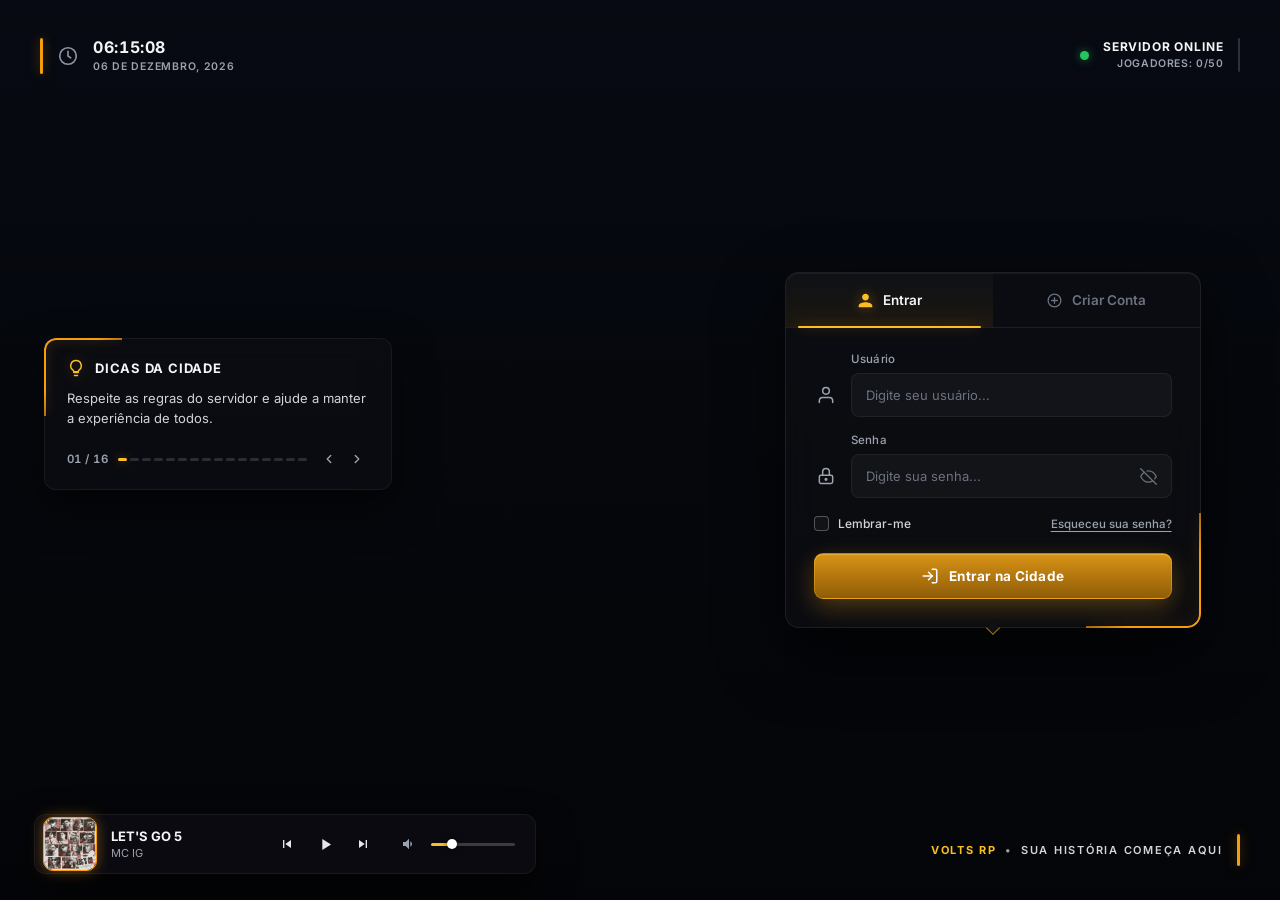
==== commit e00bf7fe: "Update index.html" ====
--- a/login/index.html
+++ b/login/index.html
@@ -15,11 +15,19 @@
 <body>
     <!-- CAMADA DE FUNDO: ATMOSFERA NOTURNA E TEMPESTADE VOLUMÉTRICA -->
     <div class="bg-layer" aria-hidden="true">
-        <div class="storm-sky"></div>
-        <div class="horizon-glow"></div>
-        <canvas id="stormCanvas" class="storm-canvas"></canvas>
-        <div class="storm-vignette"></div>
-    </div>
+    <video
+        id="bgVideo"
+        class="bg-video"
+        autoplay
+        muted
+        loop
+        playsinline
+        preload="auto"
+    >
+        <source src="./fundo.mp4?v=31" type="video/mp4">
+    </video>
+    <div class="bg-dim"></div>
+</div>
 
     <!-- TOPO ESQUERDO: RELÓGIO E DATA -->
     <header class="hud-top-left" aria-label="Horário e data">
@@ -343,4 +351,4 @@
 
     <script src="app.js?v=30"></script>
 </body>
-</html>+</html>
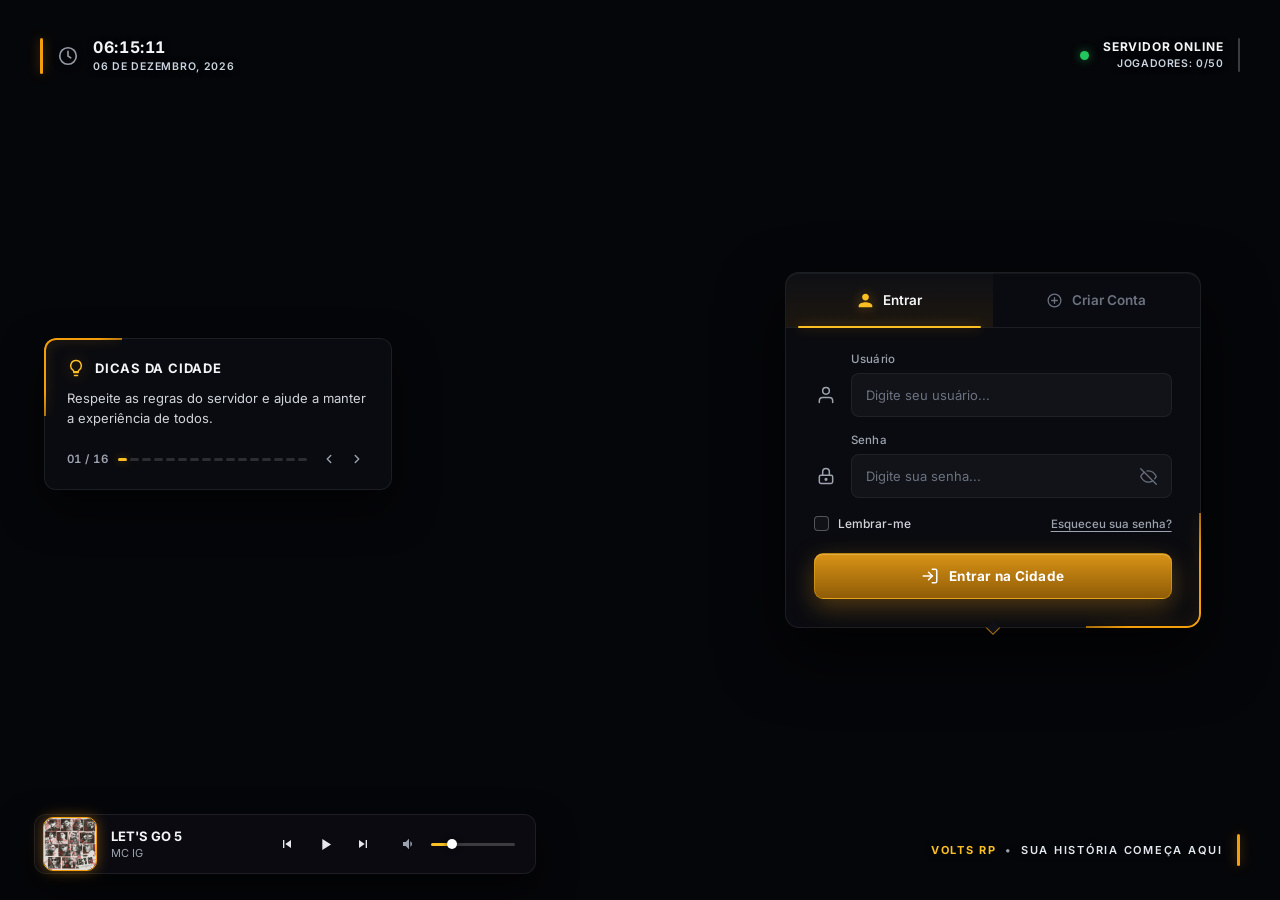
==== commit b6bfaa35: "Update index.html" ====
--- a/login/index.html
+++ b/login/index.html
@@ -10,24 +10,24 @@
     <link rel="preconnect" href="https://fonts.gstatic.com" crossorigin>
     <link href="https://fonts.googleapis.com/css2?family=Inter:wght@400;500;600;700;800&display=swap" rel="stylesheet">
 
-    <link rel="stylesheet" href="style.css?v=30">
+    <link rel="stylesheet" href="style.css?v=31">
 </head>
 <body>
-    <!-- CAMADA DE FUNDO: ATMOSFERA NOTURNA E TEMPESTADE VOLUMÉTRICA -->
+    <!-- CAMADA DE FUNDO: VÍDEO 100% OPACIDADE COM ESCURECIMENTO SUAVE -->
     <div class="bg-layer" aria-hidden="true">
-    <video
-        id="bgVideo"
-        class="bg-video"
-        autoplay
-        muted
-        loop
-        playsinline
-        preload="auto"
-    >
-        <source src="./fundo.mp4?v=31" type="video/mp4">
-    </video>
-    <div class="bg-dim"></div>
-</div>
+        <video
+            id="bgVideo"
+            class="bg-video"
+            autoplay
+            muted
+            loop
+            playsinline
+            preload="auto"
+        >
+            <source src="./fundo.mp4?v=31" type="video/mp4">
+        </video>
+        <div class="bg-dim"></div>
+    </div>
 
     <!-- TOPO ESQUERDO: RELÓGIO E DATA -->
     <header class="hud-top-left" aria-label="Horário e data">
@@ -292,7 +292,7 @@
     <!-- RODAPÉ ESQUERDO: PLAYER VOLTS RADIO -->
     <section id="playerBox" class="radio-player" aria-label="Volts Radio">
         <div class="radio-cover-wrap">
-            <img id="musicCoverImg" src="./capa.png?v=30" alt="Capa Volts Radio" class="radio-cover-img">
+            <img id="musicCoverImg" src="./capa.png?v=31" alt="Capa Volts Radio" class="radio-cover-img">
         </div>
 
         <div class="radio-meta">
@@ -349,6 +349,6 @@
 
     <audio id="bgMusic" preload="auto"></audio>
 
-    <script src="app.js?v=30"></script>
+    <script src="app.js?v=31"></script>
 </body>
 </html>
--- a/login/style.css
+++ b/login/style.css
@@ -42,7 +42,7 @@
 }
 
 /* =========================================================
-   CAMADA DE FUNDO: ATMOSFERA NOTURNA E TEMPESTADE VOLUMÉTRICA
+   CAMADA DE FUNDO: VÍDEO EM 100% OPACIDADE + LEVE ESCURECIMENTO
    ========================================================= */
 
 .bg-layer {
@@ -51,50 +51,24 @@
     z-index: 0;
     pointer-events: none;
     overflow: hidden;
-    background: linear-gradient(180deg, #070a12 0%, #05070c 52%, #040508 100%);
-}
-
-.storm-sky {
-    position: absolute;
-    inset: -8%;
-    background:
-        radial-gradient(ellipse at 32% 10%, rgba(30, 38, 56, 0.42) 0%, transparent 56%),
-        radial-gradient(ellipse at 74% 14%, rgba(24, 30, 44, 0.48) 0%, transparent 52%),
-        radial-gradient(circle at 68% 26%, rgba(245, 158, 11, 0.035) 0%, transparent 45%);
-    animation: skyDrift 24s ease-in-out infinite alternate;
-}
-
-@keyframes skyDrift {
-    0% {
-        transform: translate3d(-1.2%, -0.8%, 0) scale(1);
-    }
-    100% {
-        transform: translate3d(1.2%, 0.8%, 0) scale(1.025);
-    }
-}
-
-.horizon-glow {
-    position: absolute;
-    left: 0;
-    right: 0;
-    bottom: 0;
-    height: 36%;
-    background:
-        radial-gradient(ellipse at 48% 105%, rgba(245, 158, 11, 0.065) 0%, rgba(217, 119, 6, 0.02) 42%, transparent 72%);
-}
-
-.storm-canvas {
+    background-color: #050609;
+}
+
+.bg-video {
     position: absolute;
     inset: 0;
     width: 100%;
     height: 100%;
-    display: block;
-}
-
-.storm-vignette {
+    object-fit: cover;
+    object-position: center center;
+    opacity: 1;
+    filter: brightness(0.84) contrast(1.04);
+}
+
+.bg-dim {
     position: absolute;
     inset: 0;
-    background: radial-gradient(circle at center, transparent 46%, rgba(3, 4, 7, 0.72) 100%);
+    background: rgba(5, 6, 9, 0.22);
 }
 
 /* =========================================================
@@ -116,7 +90,7 @@
 
 .hud-top-left:hover {
     transform: translateY(-2px);
-    background: rgba(255, 255, 255, 0.025);
+    background: rgba(13, 14, 19, 0.36);
 }
 
 .accent-bar-gold {
@@ -139,13 +113,13 @@
     width: 2.5px;
     height: 34px;
     border-radius: 2px;
-    background: rgba(255, 255, 255, 0.16);
+    background: rgba(255, 255, 255, 0.22);
     flex-shrink: 0;
     transition: background-color 0.25s ease;
 }
 
 .hud-top-right:hover .accent-bar-muted {
-    background: rgba(251, 191, 36, 0.45);
+    background: rgba(251, 191, 36, 0.50);
 }
 
 .clock-icon {
@@ -153,7 +127,8 @@
     display: flex;
     align-items: center;
     justify-content: center;
-    opacity: 0.9;
+    opacity: 0.95;
+    filter: drop-shadow(0 1px 4px rgba(0, 0, 0, 0.55));
     transition: color 0.25s ease, transform 0.3s var(--ease-smooth), filter 0.25s ease;
 }
 
@@ -167,6 +142,7 @@
     display: flex;
     flex-direction: column;
     gap: 3px;
+    text-shadow: 0 1px 6px rgba(0, 0, 0, 0.65);
 }
 
 .clock-time {
@@ -182,7 +158,7 @@
     font-size: 10.5px;
     font-weight: 600;
     letter-spacing: 0.07em;
-    color: var(--text-secondary);
+    color: #cbd5e1;
     text-transform: uppercase;
 }
 
@@ -205,7 +181,7 @@
 
 .hud-top-right:hover {
     transform: translateY(-2px);
-    background: rgba(255, 255, 255, 0.025);
+    background: rgba(13, 14, 19, 0.36);
 }
 
 .status-dot {
@@ -235,6 +211,7 @@
     flex-direction: column;
     align-items: flex-end;
     gap: 3px;
+    text-shadow: 0 1px 6px rgba(0, 0, 0, 0.65);
 }
 
 .status-title {
@@ -250,7 +227,7 @@
     font-size: 10.5px;
     font-weight: 600;
     letter-spacing: 0.06em;
-    color: var(--text-secondary);
+    color: #cbd5e1;
     font-variant-numeric: tabular-nums;
 }
 
@@ -270,7 +247,7 @@
     background: var(--glass-soft);
     backdrop-filter: blur(14px);
     -webkit-backdrop-filter: blur(14px);
-    border: 1px solid rgba(255, 255, 255, 0.06);
+    border: 1px solid rgba(255, 255, 255, 0.08);
     box-shadow: 0 18px 42px rgba(0, 0, 0, 0.55);
     transition:
         transform 0.3s var(--ease-smooth),
@@ -282,7 +259,7 @@
 .city-tips-card:hover {
     transform: translateY(calc(-50% - 5px));
     border-color: var(--border-hover);
-    background: rgba(16, 18, 24, 0.84);
+    background: rgba(16, 18, 24, 0.86);
     box-shadow:
         0 24px 52px rgba(0, 0, 0, 0.68),
         0 0 24px rgba(245, 158, 11, 0.08);
@@ -885,7 +862,7 @@
     background: rgba(12, 13, 18, 0.84);
     backdrop-filter: blur(14px);
     -webkit-backdrop-filter: blur(14px);
-    border: 1px solid rgba(255, 255, 255, 0.06);
+    border: 1px solid rgba(255, 255, 255, 0.08);
     box-shadow: 0 16px 36px rgba(0, 0, 0, 0.58);
     display: flex;
     align-items: center;
@@ -1079,7 +1056,7 @@
 
 .hud-bottom-right:hover {
     transform: translateY(-2px);
-    background: rgba(255, 255, 255, 0.025);
+    background: rgba(13, 14, 19, 0.36);
 }
 
 .hud-bottom-right .accent-bar-gold {
@@ -1094,6 +1071,7 @@
     display: flex;
     align-items: center;
     gap: 8px;
+    text-shadow: 0 1px 6px rgba(0, 0, 0, 0.65);
 }
 
 .brand-accent {
@@ -1106,7 +1084,7 @@
 }
 
 .brand-sub {
-    color: #d1d5db;
+    color: #e2e8f0;
 }
 
 /* =========================================================
@@ -1158,4 +1136,4 @@
         animation-iteration-count: 1 !important;
         transition-duration: 0.01ms !important;
     }
-}+}
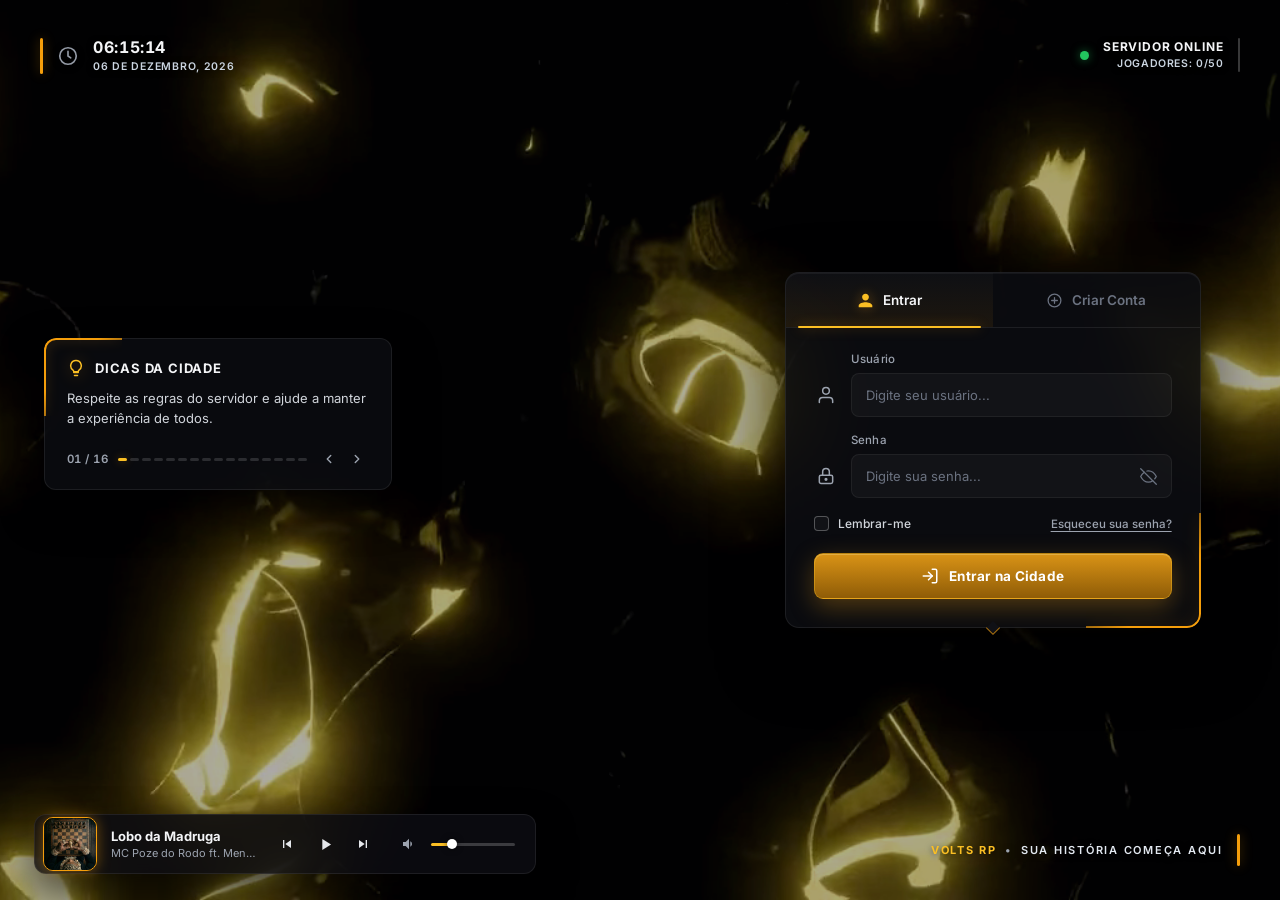
==== commit 68fc2881: "Update version parameters in HTML file" ====
--- a/login/index.html
+++ b/login/index.html
@@ -10,7 +10,7 @@
     <link rel="preconnect" href="https://fonts.gstatic.com" crossorigin>
     <link href="https://fonts.googleapis.com/css2?family=Inter:wght@400;500;600;700;800&display=swap" rel="stylesheet">
 
-    <link rel="stylesheet" href="style.css?v=31">
+    <link rel="stylesheet" href="style.css?v=33">
 </head>
 <body>
     <!-- CAMADA DE FUNDO: VÍDEO 100% OPACIDADE COM ESCURECIMENTO SUAVE -->
@@ -24,7 +24,7 @@
             playsinline
             preload="auto"
         >
-            <source src="./fundo.mp4?v=31" type="video/mp4">
+            <source src="./fundo.webm?v=33" type="video/webm">
         </video>
         <div class="bg-dim"></div>
     </div>
@@ -292,7 +292,7 @@
     <!-- RODAPÉ ESQUERDO: PLAYER VOLTS RADIO -->
     <section id="playerBox" class="radio-player" aria-label="Volts Radio">
         <div class="radio-cover-wrap">
-            <img id="musicCoverImg" src="./capa.png?v=31" alt="Capa Volts Radio" class="radio-cover-img">
+            <img id="musicCoverImg" src="./capa.png?v=33" alt="Capa Volts Radio" class="radio-cover-img">
         </div>
 
         <div class="radio-meta">
@@ -349,6 +349,6 @@
 
     <audio id="bgMusic" preload="auto"></audio>
 
-    <script src="app.js?v=31"></script>
+    <script src="app.js?v=33"></script>
 </body>
 </html>
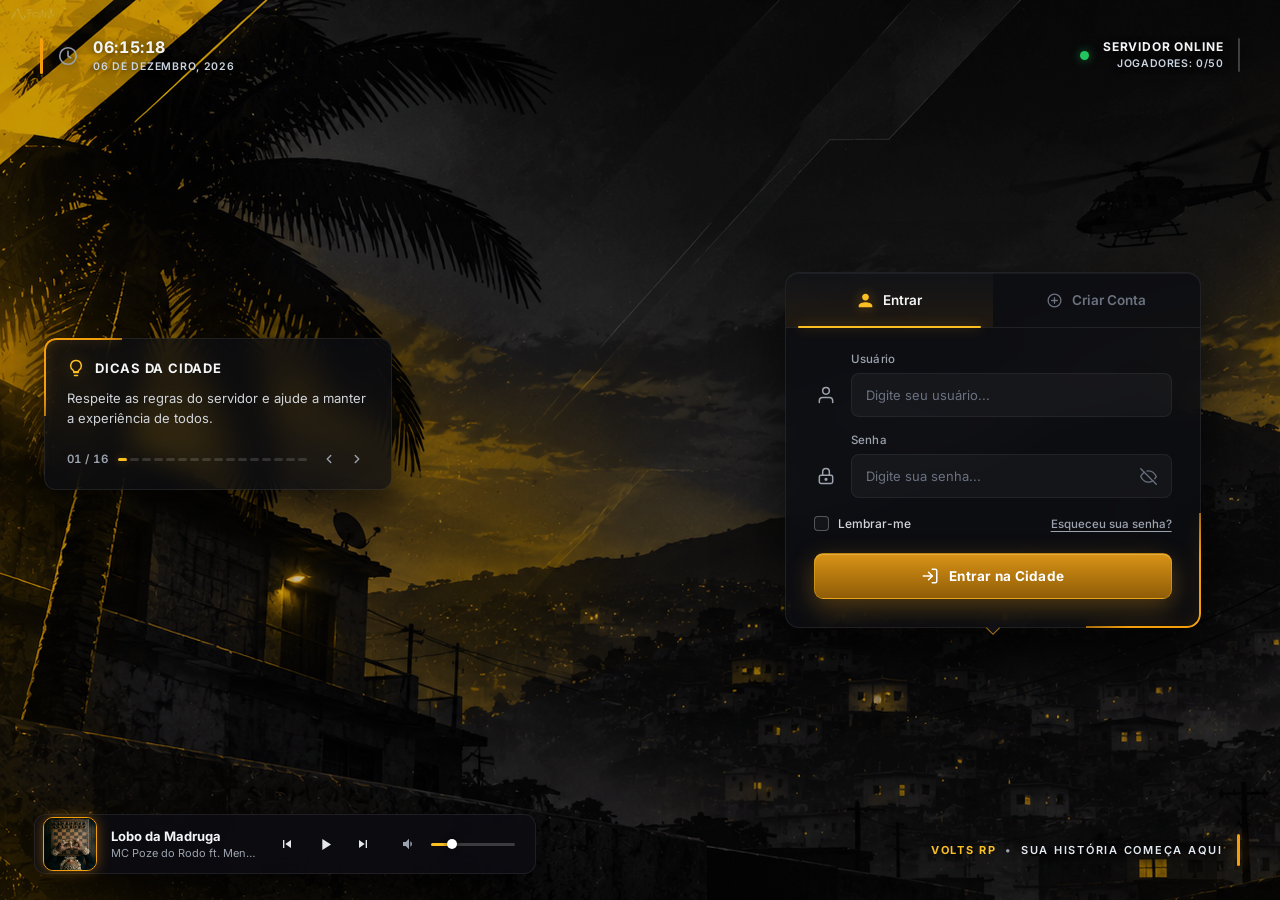
==== commit a0189aad: "Update index.html" ====
--- a/login/index.html
+++ b/login/index.html
@@ -10,22 +10,18 @@
     <link rel="preconnect" href="https://fonts.gstatic.com" crossorigin>
     <link href="https://fonts.googleapis.com/css2?family=Inter:wght@400;500;600;700;800&display=swap" rel="stylesheet">
 
-    <link rel="stylesheet" href="style.css?v=33">
+    <link rel="stylesheet" href="style.css?v=34">
 </head>
 <body>
-    <!-- CAMADA DE FUNDO: VÍDEO 100% OPACIDADE COM ESCURECIMENTO SUAVE -->
+    <!-- CAMADA DE FUNDO: IMAGEM PNG COM ESCURECIMENTO SUAVE -->
     <div class="bg-layer" aria-hidden="true">
-        <video
-            id="bgVideo"
-            class="bg-video"
-            autoplay
-            muted
-            loop
-            playsinline
-            preload="auto"
+        <img
+            id="bgImage"
+            class="bg-image"
+            src="./fundo.png?v=34"
+            alt=""
+            decoding="async"
         >
-            <source src="./fundo.webm?v=33" type="video/webm">
-        </video>
         <div class="bg-dim"></div>
     </div>
 
@@ -292,7 +288,7 @@
     <!-- RODAPÉ ESQUERDO: PLAYER VOLTS RADIO -->
     <section id="playerBox" class="radio-player" aria-label="Volts Radio">
         <div class="radio-cover-wrap">
-            <img id="musicCoverImg" src="./capa.png?v=33" alt="Capa Volts Radio" class="radio-cover-img">
+            <img id="musicCoverImg" src="./capa.png?v=34" alt="Capa Volts Radio" class="radio-cover-img">
         </div>
 
         <div class="radio-meta">
@@ -349,6 +345,6 @@
 
     <audio id="bgMusic" preload="auto"></audio>
 
-    <script src="app.js?v=33"></script>
+    <script src="app.js?v=34"></script>
 </body>
 </html>
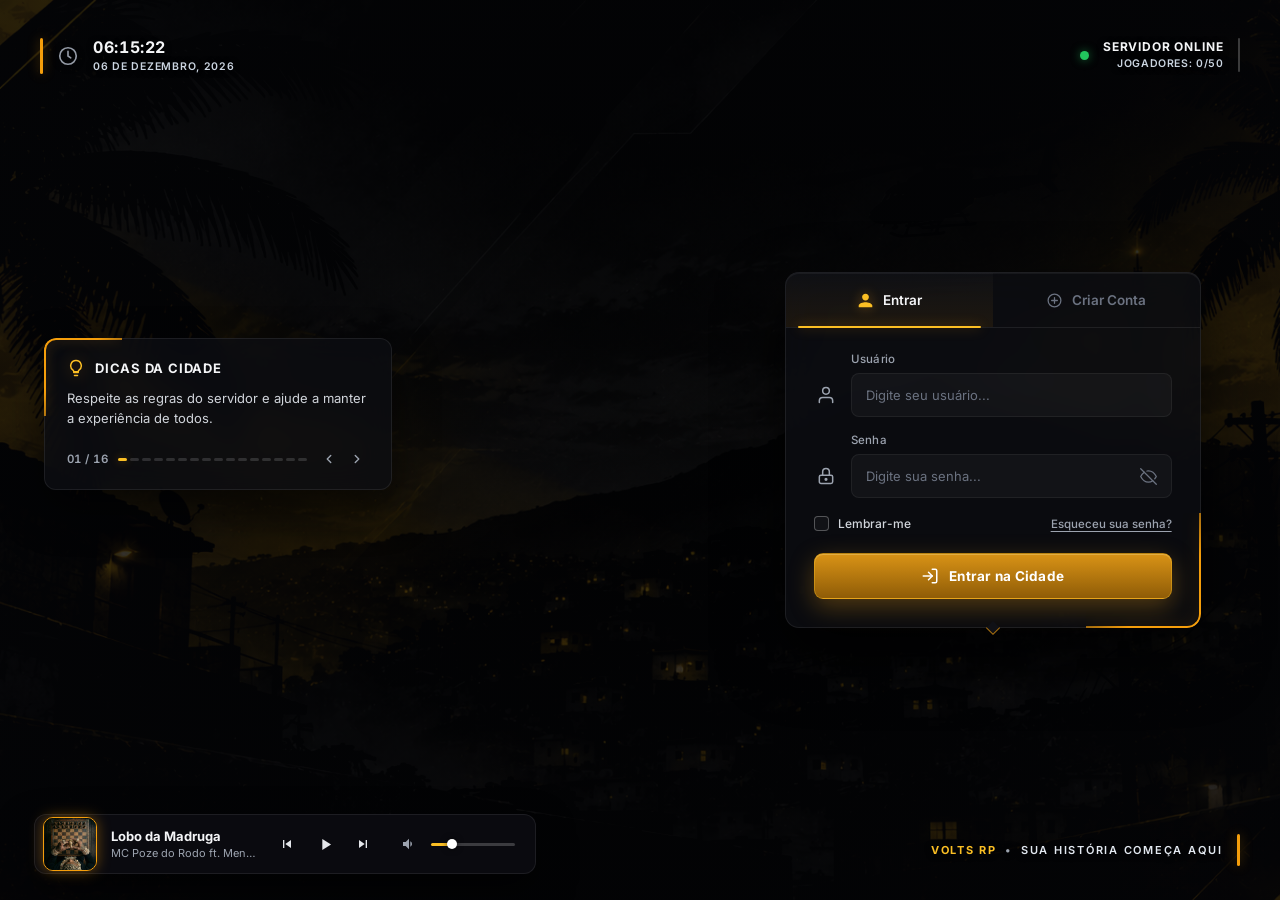
==== commit 72f702df: "Update index.html" ====
--- a/login/index.html
+++ b/login/index.html
@@ -10,7 +10,7 @@
     <link rel="preconnect" href="https://fonts.gstatic.com" crossorigin>
     <link href="https://fonts.googleapis.com/css2?family=Inter:wght@400;500;600;700;800&display=swap" rel="stylesheet">
 
-    <link rel="stylesheet" href="style.css?v=34">
+    <link rel="stylesheet" href="style.css?v=35">
 </head>
 <body>
     <!-- CAMADA DE FUNDO: IMAGEM PNG COM ESCURECIMENTO SUAVE -->
@@ -18,7 +18,7 @@
         <img
             id="bgImage"
             class="bg-image"
-            src="./fundo.png?v=34"
+            src="./fundo.png?v=35"
             alt=""
             decoding="async"
         >
@@ -288,7 +288,7 @@
     <!-- RODAPÉ ESQUERDO: PLAYER VOLTS RADIO -->
     <section id="playerBox" class="radio-player" aria-label="Volts Radio">
         <div class="radio-cover-wrap">
-            <img id="musicCoverImg" src="./capa.png?v=34" alt="Capa Volts Radio" class="radio-cover-img">
+            <img id="musicCoverImg" src="./capa.png?v=35" alt="Capa Volts Radio" class="radio-cover-img">
         </div>
 
         <div class="radio-meta">
@@ -345,6 +345,6 @@
 
     <audio id="bgMusic" preload="auto"></audio>
 
-    <script src="app.js?v=34"></script>
+    <script src="app.js?v=35"></script>
 </body>
 </html>
--- a/login/style.css
+++ b/login/style.css
@@ -42,7 +42,7 @@
 }
 
 /* =========================================================
-   CAMADA DE FUNDO: VÍDEO EM 100% OPACIDADE + LEVE ESCURECIMENTO
+   CAMADA DE FUNDO: IMAGEM PNG + ESCURECIMENTO SUAVE
    ========================================================= */
 
 .bg-layer {
@@ -54,7 +54,7 @@
     background-color: #050609;
 }
 
-.bg-video {
+.bg-image {
     position: absolute;
     inset: 0;
     width: 100%;
@@ -62,13 +62,18 @@
     object-fit: cover;
     object-position: center center;
     opacity: 1;
-    filter: brightness(0.84) contrast(1.04);
+    display: block;
+    filter: brightness(0.45) contrast(1.06) saturate(0.92);
 }
 
 .bg-dim {
     position: absolute;
     inset: 0;
-    background: rgba(5, 6, 9, 0.22);
+    background: radial-gradient(
+        circle at center,
+        rgba(5, 6, 9, 0.32) 0%,
+        rgba(5, 6, 9, 0.68) 100%
+    );
 }
 
 /* =========================================================
@@ -1137,3 +1142,6 @@
         transition-duration: 0.01ms !important;
     }
 }
+```[cite: 4]
+
+Salve como `style.css` na mesma pasta do `index.html` e do `app.js` do login[cite: 4, 5]. Se você voltar a notar aquele congelamento/demora no CEF, basta tirar o `filter` da `.bg-image` e deixar só o `background` da `.bg-dim`[cite: 4].
